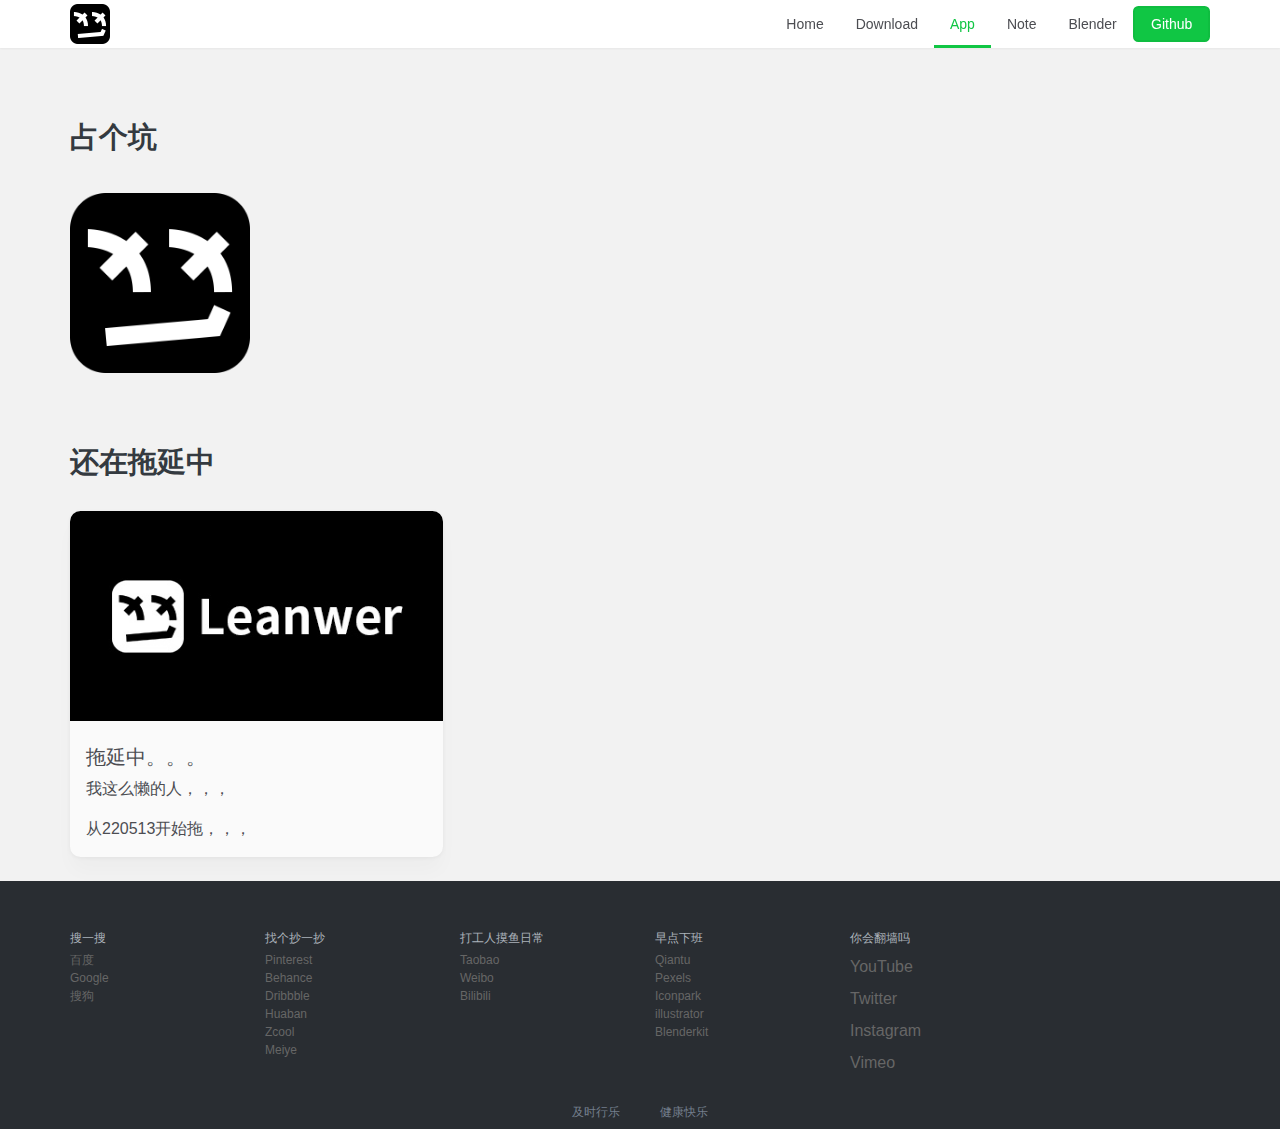
==== app.html @ 9f2a59d6 "Update app.html" ====
<!DOCTYPE html>
<!-- 注意有没引用CSS文件 -->
<html lang="en" xmlns="http://www.w3.org/1999/xhtml" class="hb-loaded"><head><meta http-equiv="Content-Type" content="text/html; charset=UTF-8">
		<title>App</title>
		<link rel="stylesheet" href="./css/style.css" type="text/css" media="screen">
		<link rel="stylesheet" href="css/css01.css">
		<meta name="robots" content="max-image-preview:large">
		<link rel="dns-prefetch" href="https://s.w.org/">
		<script async="" src="./css/analytics.js"></script><script type="text/javascript"></script>
		<script src="./css/wp-emoji-release.min.js" type="text/javascript" defer=""></script>
		<link rel="stylesheet" id="wp-block-library-css" href="./css/style.min.css" type="text/css" media="all">
		<link rel="stylesheet" id="wp-show-posts-css" href="./css/wp-show-posts-min.css" type="text/css" media="all">
</head>

	
<body class="ps-demo-files has-header" huaban_collector_injected="true">
<div id="isolated"></div>
<div class="container-main">
	<nav class="navbar navbar-expand-md navbar-primary navbar-shown" role="navigation">
	<div class="container">

<!-- 这里改logo -->
		<a class="navbar-logo-blender" href="https://github.com/leanwer/"> 
			<img src="./img/logo.png" >
			</a>

<!-- 添加移动端的按钮 -->
		<button class="navbar-mobile-toggler js-show-toggle" data-toggle-menu-id="navbar-mobile">
				<span class="sr-only">Toggle navigation</span>
				<span class="navbar-toggler-icon"><i class="i-menu"></i></span>
		</button>

<!-- 这里改导航 -->
<ul class="navbar-nav">
<li class="nav-item ">
		<a href="index.html" class="nav-link">Home</a>
</li>
<li class="nav-item">
		<a href="download.html" class="nav-link">Download</a>
</li>
<li class="nav-item active">
		<a href="app.html" class="nav-link">App</a>
</li>
<li class="nav-item ">
		<a href="note.html" class="nav-link">Note</a>
</li>

<li class="nav-item">
		<a href="blender.html" class="nav-link">Blender</a>
</li>
<li class="nav-item ">
		<a href="https://github.com/leanwer/web" class="nav-link" target="_blank">Github</a>
</li>
</ul>
			</div>
		</nav>


<!-- 移动端的导航 -->
<nav id="navbar-mobile" class="navbar-mobile">
	<ul class="navbar-nav">
		<li class="nav-item">
				<a href="index.html" class="nav-link">Home</a>
		</li>
		<li class="nav-item">
				<a href="download.html" class="nav-link">Download</a>
		</li>
		<li class="nav-item  active">
				<a href="app.html" class="nav-link">App</a>
		</li>
		<li class="nav-item ">
				<a href="note.html" class="nav-link">Note</a>
		</li>
		
		<li class="nav-item">
				<a href="blender.html" class="nav-link">Blender</a>
		</li>
		<li class="nav-item ">
				<a href="https://github.com/leanwer/web" class="nav-link" target="_blank">Github</a>
		</li>
		</ul>
  		</nav>


		  



<!-- 版式01 -->	
	<div class="container py-4">
		<!-- 标题 -->	
		<a class="d-block pt-5 pb-4 text-dark">
				<h2>占个坑</h2>
			</a>
		
	<!-- card-6更改数字，可以更改每行显示的数量-->	
	<div class="cards-list cards-6 ">
		<!-- 图片和链接放在这里》〉》〉》 -->
		<!-- 图片和链接放在这里》〉》〉》 -->
		<!-- 图片和链接放在这里》〉》〉》 -->

		<div class="you02"><a href="https://macwk.com/" target="_blank"><img src="img/logo400.png" ></a></div>



		<!--《〈《〈《〈《图片和链接放在这里 -->
		<!--《〈《〈《〈《图片和链接放在这里 -->
		<!--《〈《〈《〈《图片和链接放在这里 -->
		
	</div> 
	</div>



<!-- 版式02 -->
<div class="container py-4">
	<!-- 标题 -->	
	<a class="d-block pt-2 pb-4 text-dark">
			<h2>还在拖延中</h2>
		</a><!-- card-3更改数字，可以更改每行显示的数量-->	
	<div class="cards-list cards-3 ">
	<!-- 图片和链接放在这里》〉》〉》-->
	<!-- 图片和链接放在这里》〉》〉》-->
	<!-- 图片和链接放在这里》〉》〉》-->
		
	<!-- 网址链接 -->
	<div class="cards-list-item-outer">
		<div class="cards-list-item-inner">
				<a href="https://www.thosefree.com/" target="_blank" class="cards-list-item-thumbnail">
				<img src="./img/Leanwer.jpg"></a>	
		<div class="cards-list-item-info">
				<a class="cards-list-item-title">拖延中。。。</a>
				<span class="cards-list-item-excerpt">
										<p><a >我这么懒的人，，，</a></p>
								<p>从220513开始拖，，，</p>
				</span>
		</div>
		</div>
	</div>


	
	

	<!--《〈《〈《〈《图片和链接放在这里 -->
	<!--《〈《〈《〈《图片和链接放在这里 -->
	<!--《〈《〈《〈《图片和链接放在这里 -->
	
	</div> 
	</div>




<!-- 下面这个div不要动 -->
</div> 

<!-- 底部文字菜单 -->
<div class="footer-navigation pt-5">
	<div class="container">
		<div class="row">



			<div class="col-6 col-md-2">
				<div class="sitemap-title">搜一搜</div>
				<ul>
					<li><a href="https://www.baidu.com/" target="_blank">百度</a></li>
					<li><a href="https://www.google.com/" target="_blank">Google</a></li>
					<li><a href="这https://www.sogou.com/" target="_blank">搜狗</a></li>				
				</ul>
			</div>
		

			<div class="col-6 col-md-2">
				<div class="sitemap-title">找个抄一抄</div>
				<ul>
					<li><a href="https://www.pinterest.com/" target="_blank">Pinterest</a></li>
					<li><a href="https://www.behance.net/" target="_blank">Behance</a></li>
					<li><a href="https://dribbble.com/" target="_blank">Dribbble</a></li>
					<li><a href="https://huaban.com/" target="_blank">Huaban</a></li>
					<li><a href="https://www.zcool.com.cn/" target="_blank">Zcool</a></li>	
					<li><a href="https://www.meiye.art/inspiration" target="_blank">Meiye</a></li>				
				</ul>
			</div>





			<div class="col-6 col-md-2">
				<div class="sitemap-title">打工人摸鱼日常</div>
				<ul>
					<li><a href="https://www.taobao.com/" target="_blank">Taobao</a></li>
					<li><a href="https://weibo.com/" target="_blank">Weibo</a></li>
					<li><a href="https://www.bilibili.com/" target="_blank">Bilibili</a></li>					
				</ul>
			</div>



			<div class="col-6 col-md-2">
				<div class="sitemap-title">早点下班</div>
				<ul>
					<li><a href="https://www.58pic.com/" target="_blank">Qiantu</a></li>
					<li><a href="https://www.pexels.com/" target="_blank">Pexels</a></li>
					<li><a href="https://iconpark.oceanengine.com/" target="_blank">Iconpark</a></li>
					<li><a href="https://illustrationkit.com/illustrations" target="_blank">illustrator</a></li>
					<li><a href="https://www.blenderkit.com/asset-gallery" target="_blank">Blenderkit</a></li>					
				</ul>
			</div>



				
		<div class="col-6 col-md-3 sitemap-title"><a>你会翻墙吗</a>
			<ul class="social-icons">
				<li><a href="https://www.youtube.com/"  target="_blank">YouTube</a></li>
				<li><a href="http://www.twitter.com/" target="_blank">Twitter</a></li>
				<li><a href="https://www.instagram.com/" target="_blank" >Instagram</a></li>
				<li><a href="https://vimeo.com/"  target="_blank">Vimeo</a></li>
			</ul>
		</div></div></div></div>
			
	<footer class="footer-note">及时行乐 <i class="i-heart"></i> 
	
	<span>健康快乐</span>


<!-- 回到顶部的按钮 -->

<div id="hop" title="Be awesome in space">
	<svg xmlns="http://www.w3.org/2000/svg" viewBox="0 0 448 512">
		<path d="M240.971 130.524l194.343 194.343c9.373 9.373 9.373 24.569 0 33.941l-22.667 22.667c-9.357 9.357-24.522 9.375-33.901.04L224 227.495 69.255 381.516c-9.379 9.335-24.544 9.317-33.901-.04l-22.667-22.667c-9.373-9.373-9.373-24.569 0-33.941L207.03 130.525c9.372-9.373 24.568-9.373 33.941-.001z">

		</path>
		</svg>
		</div>
		<script>let hop = document.getElementById("hop");
		hop.onclick = function(e){ window.scrollTo(0, 0);}
		window.addEventListener("scroll", function(){if(window.pageYOffset > 250){document.body.classList.add("is-scrolled")}else{document.body.classList.remove("is-scrolled")}});

/* Simple dropdown toggle. */
(function() {
	let dropdowns = document.querySelectorAll('.dropdown-toggle, .js-show-toggle');

	function dropdownToggle() {

		let dropdownToggleBtn = this;
		let dropdownMenuName;
		let dropdownMenuItem;

		if (dropdownToggleBtn.hasAttribute('data-toggle-menu-id')) {
			dropdownMenuName = dropdownToggleBtn.getAttribute('data-toggle-menu-id');
			dropdownMenuItem = document.getElementById(dropdownMenuName);
		} else {
			dropdownMenuItem = dropdownToggleBtn.nextElementSibling;
		}

		if (!dropdownMenuItem) {
			return;
		}

		dropdownToggleBtn.classList.toggle('active');
		dropdownMenuItem.classList.toggle('show');
	}

	for (var i = 0; i < dropdowns.length; i++) {
		dropdowns[i].addEventListener('click', dropdownToggle, false);
	}

	document.onclick = function(e){
		if(e.target.id != 'navbar-global-apps-button' && !e.target.classList.contains('dropdown-toggle, js-show-toggle')){
			let dropdowns = document.querySelectorAll('.dropdown-menu, .dropdown-toggle, .js-show-toggle');

			for (var i = 0; i < dropdowns.length; i++) {
				dropdowns[i].classList.remove('show', 'active');
			}
		}
	};
})();</script></footer>	<script src="./css/tutti.min.js"></script>


<style>.wp-container-1 .alignleft { float: left; margin-right: 2em; }.wp-container-1 .alignright { float: right; margin-left: 2em; }</style>
<script>
(function(i,s,o,g,r,a,m){i['GoogleAnalyticsObject']=r;i[r]=i[r]||function(){
(i[r].q=i[r].q||[]).push(arguments)},i[r].l=1*new Date();a=s.createElement(o),
m=s.getElementsByTagName(o)[0];a.async=1;a.src=g;m.parentNode.insertBefore(a,m)
})(window,document,'script','//www.google-analytics.com/analytics.js','ga');

ga('create', 'UA-1418081-1', 'blender.org');
ga('require', 'displayfeatures');
ga('send', 'pageview');
</script>


		



<!--
Performance optimized by W3 Total Cache. Learn more: https://www.boldgrid.com/w3-total-cache/

Object Caching 32/457 objects using memcache
Page Caching using memcache 
Database Caching 5/173 queries in 0.057 seconds using memcache

Served from: www.blender.org @ 2022-05-10 18:24:55 by W3 Total Cache
-->
---- css/css01.css ----
a:link {
	text-decoration: none;
	color:#666;
}

a:visited {
	text-decoration: none;
	color:#666;
}

a:hover {
	text-decoration: none;
	color:#aaa;
}

a:active {
	text-decoration: none;
	color:#666;
}

img021{
	margin: 10px 0 10px 0;
}

.wrap {
	background-color: #FFFFFF;
	margin: 0 auto;
	width: 1200px;
	overflow: hidden;
	position: relative;
	line-height: 160%;
	font-size: 18px;
	font-family: "微软雅黑";
	text-align: left;
	border-radius: 10px;
	border-top-width: 0px;
	border-right-width: 0px;
	border-bottom-width: 0px;
	border-left-width: 0px;
	border-top-style: none;
	border-right-style: none;
	border-bottom-style: none;
	border-left-style: none;
}

.wrap h1{
    font-family: "微软雅黑";
    font-size: 36px;
    color: #222;
    font-weight: bold;
    line-height: 8px;
}

.wrap h1 a{
	font-family: "微软雅黑";
	font-size: 36px;
	line-height: 8px;
	color: #222;
}

.ziti01 {
	font-size: 18px;
	font-family: "微软雅黑";
	text-align: left;
}

.zuo01 {
	overflow: hidden;
	position: relative;
	font-size: 16px;
	width: 280px;
	height: 280px;
	float: left;
	padding-left: 10px;
	margin-top: 16px;
	margin-right: 0px;
	margin-bottom: 16px;
	margin-left: 16px;
	color: #666;
	padding-right: 20px;
}

.tou {
    border-radius: 50%;
	overflow: hidden;
	position: relative;
	width: 100px;
	height: 100px;
	float: left;
	margin-top: 0px;
	margin-right: 9px;
	margin-bottom: 0px;
	margin-left: 0px;
	background-color: #CCC;
}

.tou img{

	width:100px;
	height:100px;
}

.you01 {

	background-image: none;
	width: 280px;
	height: 280px;
	float: left;
	text-align: left;
	margin-top: 16px;
	margin-right: 0px;
	margin-bottom: 16px;
	margin-left: 16px;
	background-color: #FFF;
}

.you01 img{
	border-radius:12px; -webkit-border-radius:12px; -moz-border-radius:12px;
	width:280px;
	height:280px;
}

.you01 img:hover{
	opacity:0.6;
}

.zuo02 {
	background-image: none;
	width: 180px;
	height: 180px;
	float: left;
	text-align: left;
	margin-top: 17px;
	margin-right: 17px;
	margin-bottom: 17px;
	margin-left: 17px;
	background-color: #FFF;
}

.zuo02 img{
	border-radius:12px; -webkit-border-radius:12px; -moz-border-radius:12px;
	width:180px;
	height:180px;
}

.zuo02 img:hover{
	opacity:0.6;
}


.you02 {

	background-image: none;
	width: 180px;
	height: 180px;
	float: left;
	text-align: left;
	margin-top: 6px;
	margin-right: 16px;
	margin-bottom: 16px;
	margin-left: 0px;
	background-color: transparent;
}

.you02 img{
	border-radius: 16px;
	width:180px;
	height:180px;
}

.you02 img:hover{
	opacity:0.6;
}


.juzhong {
	text-align: center;
}

.ziti02 {
	font-family: "微软雅黑";
	font-size: 16px;
}

.ziti03 {
	font-family: "微软雅黑";
	font-size: 20px;
	font-weight: bold;
}
---- css/style.min.css ----
@charset "UTF-8";.wp-block-archives-dropdown label{display:block}.wp-block-audio{margin:0 0 1em}.wp-block-audio figcaption{margin-top:.5em;margin-bottom:1em}.wp-block-audio audio{width:100%;min-width:300px}.wp-block-button__link{color:#fff;background-color:#32373c;border-radius:9999px;box-shadow:none;cursor:pointer;display:inline-block;font-size:1.125em;padding:calc(.667em + 2px) calc(1.333em + 2px);text-align:center;text-decoration:none;word-break:break-word;box-sizing:border-box}.wp-block-button__link:active,.wp-block-button__link:focus,.wp-block-button__link:hover,.wp-block-button__link:visited{color:#fff}.wp-block-button__link.aligncenter{text-align:center}.wp-block-button__link.alignright{text-align:right}.wp-block-buttons>.wp-block-button.has-custom-width{max-width:none}.wp-block-buttons>.wp-block-button.has-custom-width .wp-block-button__link{width:100%}.wp-block-buttons>.wp-block-button.has-custom-font-size .wp-block-button__link{font-size:inherit}.wp-block-buttons>.wp-block-button.wp-block-button__width-25{width:calc(25% - var(--wp--style--block-gap, .5em)*0.75)}.wp-block-buttons>.wp-block-button.wp-block-button__width-50{width:calc(50% - var(--wp--style--block-gap, .5em)*0.5)}.wp-block-buttons>.wp-block-button.wp-block-button__width-75{width:calc(75% - var(--wp--style--block-gap, .5em)*0.25)}.wp-block-buttons>.wp-block-button.wp-block-button__width-100{width:100%;flex-basis:100%}.wp-block-buttons.is-vertical>.wp-block-button.wp-block-button__width-25{width:25%}.wp-block-buttons.is-vertical>.wp-block-button.wp-block-button__width-50{width:50%}.wp-block-buttons.is-vertical>.wp-block-button.wp-block-button__width-75{width:75%}.wp-block-button.is-style-squared,.wp-block-button__link.wp-block-button.is-style-squared{border-radius:0}.wp-block-button.no-border-radius,.wp-block-button__link.no-border-radius{border-radius:0!important}.is-style-outline>:where(.wp-block-button__link),:where(.wp-block-button__link).is-style-outline{border:2px solid;padding:.667em 1.333em}.is-style-outline>.wp-block-button__link:not(.has-text-color),.wp-block-button__link.is-style-outline:not(.has-text-color){color:currentColor}.is-style-outline>.wp-block-button__link:not(.has-background),.wp-block-button__link.is-style-outline:not(.has-background){background-color:transparent}.wp-block-buttons.is-vertical{flex-direction:column}.wp-block-buttons.is-vertical>.wp-block-button:last-child{margin-bottom:0}.wp-block-buttons>.wp-block-button{display:inline-block;margin:0}.wp-block-buttons.is-content-justification-left{justify-content:flex-start}.wp-block-buttons.is-content-justification-left.is-vertical{align-items:flex-start}.wp-block-buttons.is-content-justification-center{justify-content:center}.wp-block-buttons.is-content-justification-center.is-vertical{align-items:center}.wp-block-buttons.is-content-justification-right{justify-content:flex-end}.wp-block-buttons.is-content-justification-right.is-vertical{align-items:flex-end}.wp-block-buttons.is-content-justification-space-between{justify-content:space-between}.wp-block-buttons.aligncenter{text-align:center}.wp-block-buttons:not(.is-content-justification-space-between,.is-content-justification-right,.is-content-justification-left,.is-content-justification-center) .wp-block-button.aligncenter{margin-left:auto;margin-right:auto;width:100%}.wp-block-button.aligncenter,.wp-block-calendar{text-align:center}.wp-block-calendar tbody td,.wp-block-calendar th{padding:.25em;border:1px solid #ddd}.wp-block-calendar tfoot td{border:none}.wp-block-calendar table{width:100%;border-collapse:collapse}.wp-block-calendar table th{font-weight:400;background:#ddd}.wp-block-calendar a{text-decoration:underline}.wp-block-calendar table caption,.wp-block-calendar table tbody{color:#40464d}.wp-block-categories.alignleft{margin-right:2em}.wp-block-categories.alignright{margin-left:2em}.wp-block-code code{display:block;white-space:pre-wrap;overflow-wrap:break-word}.wp-block-columns{display:flex;margin-bottom:1.75em;box-sizing:border-box;flex-wrap:wrap}@media (min-width:782px){.wp-block-columns{flex-wrap:nowrap}}.wp-block-columns:where(.has-background){padding:1.25em 2.375em}.wp-block-columns.are-vertically-aligned-top{align-items:flex-start}.wp-block-columns.are-vertically-aligned-center{align-items:center}.wp-block-columns.are-vertically-aligned-bottom{align-items:flex-end}@media (max-width:599px){.wp-block-columns:not(.is-not-stacked-on-mobile)>.wp-block-column{flex-basis:100%!important}}@media (min-width:600px) and (max-width:781px){.wp-block-columns:not(.is-not-stacked-on-mobile)>.wp-block-column:not(:only-child){flex-basis:calc(50% - var(--wp--style--block-gap, 2em)/2)!important;flex-grow:0}.wp-block-columns:not(.is-not-stacked-on-mobile)>.wp-block-column:nth-child(2n){margin-left:var(--wp--style--block-gap,2em)}}@media (min-width:782px){.wp-block-columns:not(.is-not-stacked-on-mobile)>.wp-block-column{flex-basis:0;flex-grow:1}.wp-block-columns:not(.is-not-stacked-on-mobile)>.wp-block-column[style*=flex-basis]{flex-grow:0}.wp-block-columns:not(.is-not-stacked-on-mobile)>.wp-block-column:not(:first-child){margin-left:var(--wp--style--block-gap,2em)}}.wp-block-columns.is-not-stacked-on-mobile{flex-wrap:nowrap}.wp-block-columns.is-not-stacked-on-mobile>.wp-block-column{flex-basis:0;flex-grow:1}.wp-block-columns.is-not-stacked-on-mobile>.wp-block-column[style*=flex-basis]{flex-grow:0}.wp-block-columns.is-not-stacked-on-mobile>.wp-block-column:not(:first-child){margin-left:var(--wp--style--block-gap,2em)}.wp-block-column{flex-grow:1;min-width:0;word-break:break-word;overflow-wrap:break-word}.wp-block-column.is-vertically-aligned-top{align-self:flex-start}.wp-block-column.is-vertically-aligned-center{align-self:center}.wp-block-column.is-vertically-aligned-bottom{align-self:flex-end}.wp-block-column.is-vertically-aligned-bottom,.wp-block-column.is-vertically-aligned-center,.wp-block-column.is-vertically-aligned-top{width:100%}.wp-block-cover,.wp-block-cover-image{position:relative;background-size:cover;background-position:50%;min-height:430px;width:100%;display:flex;justify-content:center;align-items:center;padding:1em;box-sizing:border-box}.wp-block-cover-image.has-parallax,.wp-block-cover.has-parallax{background-attachment:fixed}@supports (-webkit-overflow-scrolling:touch){.wp-block-cover-image.has-parallax,.wp-block-cover.has-parallax{background-attachment:scroll}}@media (prefers-reduced-motion:reduce){.wp-block-cover-image.has-parallax,.wp-block-cover.has-parallax{background-attachment:scroll}}.wp-block-cover-image.is-repeated,.wp-block-cover.is-repeated{background-repeat:repeat;background-size:auto}.wp-block-cover-image.has-background-dim:not([class*=-background-color]),.wp-block-cover-image .has-background-dim:not([class*=-background-color]),.wp-block-cover.has-background-dim:not([class*=-background-color]),.wp-block-cover .has-background-dim:not([class*=-background-color]){background-color:#000}.wp-block-cover-image .has-background-dim.has-background-gradient,.wp-block-cover .has-background-dim.has-background-gradient{background-color:transparent}.wp-block-cover-image.has-background-dim:before,.wp-block-cover.has-background-dim:before{content:"";background-color:inherit}.wp-block-cover-image.has-background-dim:not(.has-background-gradient):before,.wp-block-cover-image .wp-block-cover__background,.wp-block-cover-image .wp-block-cover__gradient-background,.wp-block-cover.has-background-dim:not(.has-background-gradient):before,.wp-block-cover .wp-block-cover__background,.wp-block-cover .wp-block-cover__gradient-background{position:absolute;top:0;left:0;bottom:0;right:0;z-index:1;opacity:.5}.wp-block-cover-image.has-background-dim.has-background-dim-10 .wp-block-cover__gradient-background,.wp-block-cover-image.has-background-dim.has-background-dim-10:not(.has-background-gradient):before,.wp-block-cover.has-background-dim.has-background-dim-10 .wp-block-cover__gradient-background,.wp-block-cover.has-background-dim.has-background-dim-10:not(.has-background-gradient):before{opacity:.1}.wp-block-cover-image.has-background-dim.has-background-dim-20 .wp-block-cover__gradient-background,.wp-block-cover-image.has-background-dim.has-background-dim-20:not(.has-background-gradient):before,.wp-block-cover.has-background-dim.has-background-dim-20 .wp-block-cover__gradient-background,.wp-block-cover.has-background-dim.has-background-dim-20:not(.has-background-gradient):before{opacity:.2}.wp-block-cover-image.has-background-dim.has-background-dim-30 .wp-block-cover__gradient-background,.wp-block-cover-image.has-background-dim.has-background-dim-30:not(.has-background-gradient):before,.wp-block-cover.has-background-dim.has-background-dim-30 .wp-block-cover__gradient-background,.wp-block-cover.has-background-dim.has-background-dim-30:not(.has-background-gradient):before{opacity:.3}.wp-block-cover-image.has-background-dim.has-background-dim-40 .wp-block-cover__gradient-background,.wp-block-cover-image.has-background-dim.has-background-dim-40:not(.has-background-gradient):before,.wp-block-cover.has-background-dim.has-background-dim-40 .wp-block-cover__gradient-background,.wp-block-cover.has-background-dim.has-background-dim-40:not(.has-background-gradient):before{opacity:.4}.wp-block-cover-image.has-background-dim.has-background-dim-50 .wp-block-cover__gradient-background,.wp-block-cover-image.has-background-dim.has-background-dim-50:not(.has-background-gradient):before,.wp-block-cover.has-background-dim.has-background-dim-50 .wp-block-cover__gradient-background,.wp-block-cover.has-background-dim.has-background-dim-50:not(.has-background-gradient):before{opacity:.5}.wp-block-cover-image.has-background-dim.has-background-dim-60 .wp-block-cover__gradient-background,.wp-block-cover-image.has-background-dim.has-background-dim-60:not(.has-background-gradient):before,.wp-block-cover.has-background-dim.has-background-dim-60 .wp-block-cover__gradient-background,.wp-block-cover.has-background-dim.has-background-dim-60:not(.has-background-gradient):before{opacity:.6}.wp-block-cover-image.has-background-dim.has-background-dim-70 .wp-block-cover__gradient-background,.wp-block-cover-image.has-background-dim.has-background-dim-70:not(.has-background-gradient):before,.wp-block-cover.has-background-dim.has-background-dim-70 .wp-block-cover__gradient-background,.wp-block-cover.has-background-dim.has-background-dim-70:not(.has-background-gradient):before{opacity:.7}.wp-block-cover-image.has-background-dim.has-background-dim-80 .wp-block-cover__gradient-background,.wp-block-cover-image.has-background-dim.has-background-dim-80:not(.has-background-gradient):before,.wp-block-cover.has-background-dim.has-background-dim-80 .wp-block-cover__gradient-background,.wp-block-cover.has-background-dim.has-background-dim-80:not(.has-background-gradient):before{opacity:.8}.wp-block-cover-image.has-background-dim.has-background-dim-90 .wp-block-cover__gradient-background,.wp-block-cover-image.has-background-dim.has-background-dim-90:not(.has-background-gradient):before,.wp-block-cover.has-background-dim.has-background-dim-90 .wp-block-cover__gradient-background,.wp-block-cover.has-background-dim.has-background-dim-90:not(.has-background-gradient):before{opacity:.9}.wp-block-cover-image.has-background-dim.has-background-dim-100 .wp-block-cover__gradient-background,.wp-block-cover-image.has-background-dim.has-background-dim-100:not(.has-background-gradient):before,.wp-block-cover.has-background-dim.has-background-dim-100 .wp-block-cover__gradient-background,.wp-block-cover.has-background-dim.has-background-dim-100:not(.has-background-gradient):before{opacity:1}.wp-block-cover-image .wp-block-cover__gradient-background.has-background-dim.has-background-dim-0,.wp-block-cover .wp-block-cover__gradient-background.has-background-dim.has-background-dim-0{opacity:0}.wp-block-cover-image .wp-block-cover__gradient-background.has-background-dim.has-background-dim-10,.wp-block-cover .wp-block-cover__gradient-background.has-background-dim.has-background-dim-10{opacity:.1}.wp-block-cover-image .wp-block-cover__gradient-background.has-background-dim.has-background-dim-20,.wp-block-cover .wp-block-cover__gradient-background.has-background-dim.has-background-dim-20{opacity:.2}.wp-block-cover-image .wp-block-cover__gradient-background.has-background-dim.has-background-dim-30,.wp-block-cover .wp-block-cover__gradient-background.has-background-dim.has-background-dim-30{opacity:.3}.wp-block-cover-image .wp-block-cover__gradient-background.has-background-dim.has-background-dim-40,.wp-block-cover .wp-block-cover__gradient-background.has-background-dim.has-background-dim-40{opacity:.4}.wp-block-cover-image .wp-block-cover__gradient-background.has-background-dim.has-background-dim-50,.wp-block-cover .wp-block-cover__gradient-background.has-background-dim.has-background-dim-50{opacity:.5}.wp-block-cover-image .wp-block-cover__gradient-background.has-background-dim.has-background-dim-60,.wp-block-cover .wp-block-cover__gradient-background.has-background-dim.has-background-dim-60{opacity:.6}.wp-block-cover-image .wp-block-cover__gradient-background.has-background-dim.has-background-dim-70,.wp-block-cover .wp-block-cover__gradient-background.has-background-dim.has-background-dim-70{opacity:.7}.wp-block-cover-image .wp-block-cover__gradient-background.has-background-dim.has-background-dim-80,.wp-block-cover .wp-block-cover__gradient-background.has-background-dim.has-background-dim-80{opacity:.8}.wp-block-cover-image .wp-block-cover__gradient-background.has-background-dim.has-background-dim-90,.wp-block-cover .wp-block-cover__gradient-background.has-background-dim.has-background-dim-90{opacity:.9}.wp-block-cover-image .wp-block-cover__gradient-background.has-background-dim.has-background-dim-100,.wp-block-cover .wp-block-cover__gradient-background.has-background-dim.has-background-dim-100{opacity:1}.wp-block-cover-image.alignleft,.wp-block-cover-image.alignright,.wp-block-cover.alignleft,.wp-block-cover.alignright{max-width:420px;width:100%}.wp-block-cover-image:after,.wp-block-cover:after{display:block;content:"";font-size:0;min-height:inherit}@supports (position:sticky){.wp-block-cover-image:after,.wp-block-cover:after{content:none}}.wp-block-cover-image.aligncenter,.wp-block-cover-image.alignleft,.wp-block-cover-image.alignright,.wp-block-cover.aligncenter,.wp-block-cover.alignleft,.wp-block-cover.alignright{display:flex}.wp-block-cover-image .wp-block-cover__inner-container,.wp-block-cover .wp-block-cover__inner-container{width:100%;z-index:1;color:#fff}.wp-block-cover-image.is-light .wp-block-cover__inner-container,.wp-block-cover.is-light .wp-block-cover__inner-container{color:#000}.wp-block-cover-image h1:not(.has-text-color),.wp-block-cover-image h2:not(.has-text-color),.wp-block-cover-image h3:not(.has-text-color),.wp-block-cover-image h4:not(.has-text-color),.wp-block-cover-image h5:not(.has-text-color),.wp-block-cover-image h6:not(.has-text-color),.wp-block-cover-image p:not(.has-text-color),.wp-block-cover h1:not(.has-text-color),.wp-block-cover h2:not(.has-text-color),.wp-block-cover h3:not(.has-text-color),.wp-block-cover h4:not(.has-text-color),.wp-block-cover h5:not(.has-text-color),.wp-block-cover h6:not(.has-text-color),.wp-block-cover p:not(.has-text-color){color:inherit}.wp-block-cover-image.is-position-top-left,.wp-block-cover.is-position-top-left{align-items:flex-start;justify-content:flex-start}.wp-block-cover-image.is-position-top-center,.wp-block-cover.is-position-top-center{align-items:flex-start;justify-content:center}.wp-block-cover-image.is-position-top-right,.wp-block-cover.is-position-top-right{align-items:flex-start;justify-content:flex-end}.wp-block-cover-image.is-position-center-left,.wp-block-cover.is-position-center-left{align-items:center;justify-content:flex-start}.wp-block-cover-image.is-position-center-center,.wp-block-cover.is-position-center-center{align-items:center;justify-content:center}.wp-block-cover-image.is-position-center-right,.wp-block-cover.is-position-center-right{align-items:center;justify-content:flex-end}.wp-block-cover-image.is-position-bottom-left,.wp-block-cover.is-position-bottom-left{align-items:flex-end;justify-content:flex-start}.wp-block-cover-image.is-position-bottom-center,.wp-block-cover.is-position-bottom-center{align-items:flex-end;justify-content:center}.wp-block-cover-image.is-position-bottom-right,.wp-block-cover.is-position-bottom-right{align-items:flex-end;justify-content:flex-end}.wp-block-cover-image.has-custom-content-position.has-custom-content-position .wp-block-cover__inner-container,.wp-block-cover.has-custom-content-position.has-custom-content-position .wp-block-cover__inner-container{margin:0;width:auto}.wp-block-cover-image img.wp-block-cover__image-background,.wp-block-cover-image video.wp-block-cover__video-background,.wp-block-cover img.wp-block-cover__image-background,.wp-block-cover video.wp-block-cover__video-background{position:absolute;top:0;left:0;right:0;bottom:0;margin:0;padding:0;width:100%;height:100%;max-width:none;max-height:none;-o-object-fit:cover;object-fit:cover;outline:none;border:none;box-shadow:none}.wp-block-cover__image-background,.wp-block-cover__video-background{z-index:0}.wp-block-cover-image-text,.wp-block-cover-image-text a,.wp-block-cover-image-text a:active,.wp-block-cover-image-text a:focus,.wp-block-cover-image-text a:hover,.wp-block-cover-text,.wp-block-cover-text a,.wp-block-cover-text a:active,.wp-block-cover-text a:focus,.wp-block-cover-text a:hover,section.wp-block-cover-image h2,section.wp-block-cover-image h2 a,section.wp-block-cover-image h2 a:active,section.wp-block-cover-image h2 a:focus,section.wp-block-cover-image h2 a:hover{color:#fff}.wp-block-cover-image .wp-block-cover.has-left-content{justify-content:flex-start}.wp-block-cover-image .wp-block-cover.has-right-content{justify-content:flex-end}.wp-block-cover-image.has-left-content .wp-block-cover-image-text,.wp-block-cover.has-left-content .wp-block-cover-text,section.wp-block-cover-image.has-left-content>h2{margin-left:0;text-align:left}.wp-block-cover-image.has-right-content .wp-block-cover-image-text,.wp-block-cover.has-right-content .wp-block-cover-text,section.wp-block-cover-image.has-right-content>h2{margin-right:0;text-align:right}.wp-block-cover-image .wp-block-cover-image-text,.wp-block-cover .wp-block-cover-text,section.wp-block-cover-image>h2{font-size:2em;line-height:1.25;z-index:1;margin-bottom:0;max-width:840px;padding:.44em;text-align:center}.wp-block-embed.alignleft,.wp-block-embed.alignright,.wp-block[data-align=left]>[data-type="core/embed"],.wp-block[data-align=right]>[data-type="core/embed"]{max-width:360px;width:100%}.wp-block-embed.alignleft .wp-block-embed__wrapper,.wp-block-embed.alignright .wp-block-embed__wrapper,.wp-block[data-align=left]>[data-type="core/embed"] .wp-block-embed__wrapper,.wp-block[data-align=right]>[data-type="core/embed"] .wp-block-embed__wrapper{min-width:280px}.wp-block-cover .wp-block-embed{min-width:320px;min-height:240px}.wp-block-embed{margin:0 0 1em;overflow-wrap:break-word}.wp-block-embed figcaption{margin-top:.5em;margin-bottom:1em}.wp-block-embed iframe{max-width:100%}.wp-block-embed__wrapper{position:relative}.wp-embed-responsive .wp-has-aspect-ratio .wp-block-embed__wrapper:before{content:"";display:block;padding-top:50%}.wp-embed-responsive .wp-has-aspect-ratio iframe{position:absolute;top:0;right:0;bottom:0;left:0;height:100%;width:100%}.wp-embed-responsive .wp-embed-aspect-21-9 .wp-block-embed__wrapper:before{padding-top:42.85%}.wp-embed-responsive .wp-embed-aspect-18-9 .wp-block-embed__wrapper:before{padding-top:50%}.wp-embed-responsive .wp-embed-aspect-16-9 .wp-block-embed__wrapper:before{padding-top:56.25%}.wp-embed-responsive .wp-embed-aspect-4-3 .wp-block-embed__wrapper:before{padding-top:75%}.wp-embed-responsive .wp-embed-aspect-1-1 .wp-block-embed__wrapper:before{padding-top:100%}.wp-embed-responsive .wp-embed-aspect-9-16 .wp-block-embed__wrapper:before{padding-top:177.77%}.wp-embed-responsive .wp-embed-aspect-1-2 .wp-block-embed__wrapper:before{padding-top:200%}.wp-block-file{margin-bottom:1.5em}.wp-block-file.aligncenter{text-align:center}.wp-block-file.alignright{text-align:right}.wp-block-file .wp-block-file__embed{margin-bottom:1em}.wp-block-file .wp-block-file__button{background:#32373c;border-radius:2em;color:#fff;font-size:.8em;padding:.5em 1em}.wp-block-file a.wp-block-file__button{text-decoration:none}.wp-block-file a.wp-block-file__button:active,.wp-block-file a.wp-block-file__button:focus,.wp-block-file a.wp-block-file__button:hover,.wp-block-file a.wp-block-file__button:visited{box-shadow:none;color:#fff;opacity:.85;text-decoration:none}.wp-block-file *+.wp-block-file__button{margin-left:.75em}.blocks-gallery-grid,.wp-block-gallery{display:flex;flex-wrap:wrap;list-style-type:none;padding:0;margin:0}.blocks-gallery-grid .blocks-gallery-image,.blocks-gallery-grid .blocks-gallery-item,.wp-block-gallery .blocks-gallery-image,.wp-block-gallery .blocks-gallery-item{margin:0 1em 1em 0;display:flex;flex-grow:1;flex-direction:column;justify-content:center;position:relative;width:calc(50% - 1em)}.blocks-gallery-grid .blocks-gallery-image:nth-of-type(2n),.blocks-gallery-grid .blocks-gallery-item:nth-of-type(2n),.wp-block-gallery .blocks-gallery-image:nth-of-type(2n),.wp-block-gallery .blocks-gallery-item:nth-of-type(2n){margin-right:0}.blocks-gallery-grid .blocks-gallery-image figure,.blocks-gallery-grid .blocks-gallery-item figure,.wp-block-gallery .blocks-gallery-image figure,.wp-block-gallery .blocks-gallery-item figure{margin:0;height:100%;display:flex;align-items:flex-end;justify-content:flex-start}.blocks-gallery-grid .blocks-gallery-image img,.blocks-gallery-grid .blocks-gallery-item img,.wp-block-gallery .blocks-gallery-image img,.wp-block-gallery .blocks-gallery-item img{display:block;max-width:100%;height:auto;width:auto}.blocks-gallery-grid .blocks-gallery-image figcaption,.blocks-gallery-grid .blocks-gallery-item figcaption,.wp-block-gallery .blocks-gallery-image figcaption,.wp-block-gallery .blocks-gallery-item figcaption{position:absolute;bottom:0;width:100%;max-height:100%;overflow:auto;padding:3em .77em .7em;color:#fff;text-align:center;font-size:.8em;background:linear-gradient(0deg,rgba(0,0,0,.7),rgba(0,0,0,.3) 70%,transparent);box-sizing:border-box;margin:0;z-index:2}.blocks-gallery-grid .blocks-gallery-image figcaption img,.blocks-gallery-grid .blocks-gallery-item figcaption img,.wp-block-gallery .blocks-gallery-image figcaption img,.wp-block-gallery .blocks-gallery-item figcaption img{display:inline}.blocks-gallery-grid figcaption,.wp-block-gallery figcaption{flex-grow:1}.blocks-gallery-grid.is-cropped .blocks-gallery-image a,.blocks-gallery-grid.is-cropped .blocks-gallery-image img,.blocks-gallery-grid.is-cropped .blocks-gallery-item a,.blocks-gallery-grid.is-cropped .blocks-gallery-item img,.wp-block-gallery.is-cropped .blocks-gallery-image a,.wp-block-gallery.is-cropped .blocks-gallery-image img,.wp-block-gallery.is-cropped .blocks-gallery-item a,.wp-block-gallery.is-cropped .blocks-gallery-item img{width:100%;height:100%;flex:1;-o-object-fit:cover;object-fit:cover}.blocks-gallery-grid.columns-1 .blocks-gallery-image,.blocks-gallery-grid.columns-1 .blocks-gallery-item,.wp-block-gallery.columns-1 .blocks-gallery-image,.wp-block-gallery.columns-1 .blocks-gallery-item{width:100%;margin-right:0}@media (min-width:600px){.blocks-gallery-grid.columns-3 .blocks-gallery-image,.blocks-gallery-grid.columns-3 .blocks-gallery-item,.wp-block-gallery.columns-3 .blocks-gallery-image,.wp-block-gallery.columns-3 .blocks-gallery-item{width:calc(33.33333% - .66667em);margin-right:1em}.blocks-gallery-grid.columns-4 .blocks-gallery-image,.blocks-gallery-grid.columns-4 .blocks-gallery-item,.wp-block-gallery.columns-4 .blocks-gallery-image,.wp-block-gallery.columns-4 .blocks-gallery-item{width:calc(25% - .75em);margin-right:1em}.blocks-gallery-grid.columns-5 .blocks-gallery-image,.blocks-gallery-grid.columns-5 .blocks-gallery-item,.wp-block-gallery.columns-5 .blocks-gallery-image,.wp-block-gallery.columns-5 .blocks-gallery-item{width:calc(20% - .8em);margin-right:1em}.blocks-gallery-grid.columns-6 .blocks-gallery-image,.blocks-gallery-grid.columns-6 .blocks-gallery-item,.wp-block-gallery.columns-6 .blocks-gallery-image,.wp-block-gallery.columns-6 .blocks-gallery-item{width:calc(16.66667% - .83333em);margin-right:1em}.blocks-gallery-grid.columns-7 .blocks-gallery-image,.blocks-gallery-grid.columns-7 .blocks-gallery-item,.wp-block-gallery.columns-7 .blocks-gallery-image,.wp-block-gallery.columns-7 .blocks-gallery-item{width:calc(14.28571% - .85714em);margin-right:1em}.blocks-gallery-grid.columns-8 .blocks-gallery-image,.blocks-gallery-grid.columns-8 .blocks-gallery-item,.wp-block-gallery.columns-8 .blocks-gallery-image,.wp-block-gallery.columns-8 .blocks-gallery-item{width:calc(12.5% - .875em);margin-right:1em}.blocks-gallery-grid.columns-1 .blocks-gallery-image:nth-of-type(1n),.blocks-gallery-grid.columns-1 .blocks-gallery-item:nth-of-type(1n),.blocks-gallery-grid.columns-2 .blocks-gallery-image:nth-of-type(2n),.blocks-gallery-grid.columns-2 .blocks-gallery-item:nth-of-type(2n),.blocks-gallery-grid.columns-3 .blocks-gallery-image:nth-of-type(3n),.blocks-gallery-grid.columns-3 .blocks-gallery-item:nth-of-type(3n),.blocks-gallery-grid.columns-4 .blocks-gallery-image:nth-of-type(4n),.blocks-gallery-grid.columns-4 .blocks-gallery-item:nth-of-type(4n),.blocks-gallery-grid.columns-5 .blocks-gallery-image:nth-of-type(5n),.blocks-gallery-grid.columns-5 .blocks-gallery-item:nth-of-type(5n),.blocks-gallery-grid.columns-6 .blocks-gallery-image:nth-of-type(6n),.blocks-gallery-grid.columns-6 .blocks-gallery-item:nth-of-type(6n),.blocks-gallery-grid.columns-7 .blocks-gallery-image:nth-of-type(7n),.blocks-gallery-grid.columns-7 .blocks-gallery-item:nth-of-type(7n),.blocks-gallery-grid.columns-8 .blocks-gallery-image:nth-of-type(8n),.blocks-gallery-grid.columns-8 .blocks-gallery-item:nth-of-type(8n),.wp-block-gallery.columns-1 .blocks-gallery-image:nth-of-type(1n),.wp-block-gallery.columns-1 .blocks-gallery-item:nth-of-type(1n),.wp-block-gallery.columns-2 .blocks-gallery-image:nth-of-type(2n),.wp-block-gallery.columns-2 .blocks-gallery-item:nth-of-type(2n),.wp-block-gallery.columns-3 .blocks-gallery-image:nth-of-type(3n),.wp-block-gallery.columns-3 .blocks-gallery-item:nth-of-type(3n),.wp-block-gallery.columns-4 .blocks-gallery-image:nth-of-type(4n),.wp-block-gallery.columns-4 .blocks-gallery-item:nth-of-type(4n),.wp-block-gallery.columns-5 .blocks-gallery-image:nth-of-type(5n),.wp-block-gallery.columns-5 .blocks-gallery-item:nth-of-type(5n),.wp-block-gallery.columns-6 .blocks-gallery-image:nth-of-type(6n),.wp-block-gallery.columns-6 .blocks-gallery-item:nth-of-type(6n),.wp-block-gallery.columns-7 .blocks-gallery-image:nth-of-type(7n),.wp-block-gallery.columns-7 .blocks-gallery-item:nth-of-type(7n),.wp-block-gallery.columns-8 .blocks-gallery-image:nth-of-type(8n),.wp-block-gallery.columns-8 .blocks-gallery-item:nth-of-type(8n){margin-right:0}}.blocks-gallery-grid .blocks-gallery-image:last-child,.blocks-gallery-grid .blocks-gallery-item:last-child,.wp-block-gallery .blocks-gallery-image:last-child,.wp-block-gallery .blocks-gallery-item:last-child{margin-right:0}.blocks-gallery-grid.alignleft,.blocks-gallery-grid.alignright,.wp-block-gallery.alignleft,.wp-block-gallery.alignright{max-width:420px;width:100%}.blocks-gallery-grid.aligncenter .blocks-gallery-item figure,.wp-block-gallery.aligncenter .blocks-gallery-item figure{justify-content:center}.wp-block-gallery:not(.is-cropped) .blocks-gallery-item{align-self:flex-start}.wp-block-gallery.has-nested-images{display:flex;flex-wrap:wrap}.wp-block-gallery.has-nested-images figure.wp-block-image:not(#individual-image){margin:0 var(--gallery-block--gutter-size,16px) var(--gallery-block--gutter-size,16px) 0;width:calc(50% - var(--gallery-block--gutter-size, 16px)/2)}.wp-block-gallery.has-nested-images figure.wp-block-image:not(#individual-image):last-of-type:not(#individual-image),.wp-block-gallery.has-nested-images figure.wp-block-image:not(#individual-image):nth-of-type(2n){margin-right:0}.wp-block-gallery.has-nested-images figure.wp-block-image{display:flex;flex-grow:1;justify-content:center;position:relative;margin-top:auto;margin-bottom:auto;flex-direction:column;max-width:100%}.wp-block-gallery.has-nested-images figure.wp-block-image>a,.wp-block-gallery.has-nested-images figure.wp-block-image>div{margin:0;flex-direction:column;flex-grow:1}.wp-block-gallery.has-nested-images figure.wp-block-image img{display:block;height:auto;max-width:100%!important;width:auto}.wp-block-gallery.has-nested-images figure.wp-block-image figcaption{background:linear-gradient(0deg,rgba(0,0,0,.7),rgba(0,0,0,.3) 70%,transparent);bottom:0;color:#fff;font-size:13px;left:0;margin-bottom:0;max-height:60%;overflow:auto;padding:0 8px 8px;position:absolute;text-align:center;width:100%;box-sizing:border-box}.wp-block-gallery.has-nested-images figure.wp-block-image figcaption img{display:inline}.wp-block-gallery.has-nested-images figure.wp-block-image.is-style-rounded>a,.wp-block-gallery.has-nested-images figure.wp-block-image.is-style-rounded>div{flex:1 1 auto}.wp-block-gallery.has-nested-images figure.wp-block-image.is-style-rounded figcaption{flex:initial;background:none;color:inherit;margin:0;padding:10px 10px 9px;position:relative}.wp-block-gallery.has-nested-images figcaption{flex-grow:1;flex-basis:100%;text-align:center}.wp-block-gallery.has-nested-images:not(.is-cropped) figure.wp-block-image:not(#individual-image){margin-top:0;margin-bottom:auto}.wp-block-gallery.has-nested-images:not(.is-cropped) figure.wp-block-image:not(#individual-image) img{margin-bottom:var(--gallery-block--gutter-size,16px)}.wp-block-gallery.has-nested-images:not(.is-cropped) figure.wp-block-image:not(#individual-image) figcaption{bottom:var(--gallery-block--gutter-size,16px)}.wp-block-gallery.has-nested-images.is-cropped figure.wp-block-image:not(#individual-image){align-self:inherit}.wp-block-gallery.has-nested-images.is-cropped figure.wp-block-image:not(#individual-image)>a,.wp-block-gallery.has-nested-images.is-cropped figure.wp-block-image:not(#individual-image)>div:not(.components-drop-zone){display:flex}.wp-block-gallery.has-nested-images.is-cropped figure.wp-block-image:not(#individual-image) a,.wp-block-gallery.has-nested-images.is-cropped figure.wp-block-image:not(#individual-image) img{width:100%;flex:1 0 0%;height:100%;-o-object-fit:cover;object-fit:cover}.wp-block-gallery.has-nested-images.columns-1 figure.wp-block-image:not(#individual-image){margin-right:0;width:100%}@media (min-width:600px){.wp-block-gallery.has-nested-images.columns-3 figure.wp-block-image:not(#individual-image){margin-right:var(--gallery-block--gutter-size,16px);width:calc(33.33333% - var(--gallery-block--gutter-size, 16px)*0.66667)}.wp-block-gallery.has-nested-images.columns-3 figure.wp-block-image:not(#individual-image).is-dragging~figure.wp-block-image:not(#individual-image){margin-right:var(--gallery-block--gutter-size,16px)}.wp-block-gallery.has-nested-images.columns-4 figure.wp-block-image:not(#individual-image){margin-right:var(--gallery-block--gutter-size,16px);width:calc(25% - var(--gallery-block--gutter-size, 16px)*0.75)}.wp-block-gallery.has-nested-images.columns-4 figure.wp-block-image:not(#individual-image).is-dragging~figure.wp-block-image:not(#individual-image){margin-right:var(--gallery-block--gutter-size,16px)}.wp-block-gallery.has-nested-images.columns-5 figure.wp-block-image:not(#individual-image){margin-right:var(--gallery-block--gutter-size,16px);width:calc(20% - var(--gallery-block--gutter-size, 16px)*0.8)}.wp-block-gallery.has-nested-images.columns-5 figure.wp-block-image:not(#individual-image).is-dragging~figure.wp-block-image:not(#individual-image){margin-right:var(--gallery-block--gutter-size,16px)}.wp-block-gallery.has-nested-images.columns-6 figure.wp-block-image:not(#individual-image){margin-right:var(--gallery-block--gutter-size,16px);width:calc(16.66667% - var(--gallery-block--gutter-size, 16px)*0.83333)}.wp-block-gallery.has-nested-images.columns-6 figure.wp-block-image:not(#individual-image).is-dragging~figure.wp-block-image:not(#individual-image){margin-right:var(--gallery-block--gutter-size,16px)}.wp-block-gallery.has-nested-images.columns-7 figure.wp-block-image:not(#individual-image){margin-right:var(--gallery-block--gutter-size,16px);width:calc(14.28571% - var(--gallery-block--gutter-size, 16px)*0.85714)}.wp-block-gallery.has-nested-images.columns-7 figure.wp-block-image:not(#individual-image).is-dragging~figure.wp-block-image:not(#individual-image){margin-right:var(--gallery-block--gutter-size,16px)}.wp-block-gallery.has-nested-images.columns-8 figure.wp-block-image:not(#individual-image){margin-right:var(--gallery-block--gutter-size,16px);width:calc(12.5% - var(--gallery-block--gutter-size, 16px)*0.875)}.wp-block-gallery.has-nested-images.columns-8 figure.wp-block-image:not(#individual-image).is-dragging~figure.wp-block-image:not(#individual-image){margin-right:var(--gallery-block--gutter-size,16px)}.wp-block-gallery.has-nested-images.columns-1 figure.wp-block-image:not(#individual-image):nth-of-type(1n),.wp-block-gallery.has-nested-images.columns-2 figure.wp-block-image:not(#individual-image):nth-of-type(2n),.wp-block-gallery.has-nested-images.columns-3 figure.wp-block-image:not(#individual-image):nth-of-type(3n),.wp-block-gallery.has-nested-images.columns-4 figure.wp-block-image:not(#individual-image):nth-of-type(4n),.wp-block-gallery.has-nested-images.columns-5 figure.wp-block-image:not(#individual-image):nth-of-type(5n),.wp-block-gallery.has-nested-images.columns-6 figure.wp-block-image:not(#individual-image):nth-of-type(6n),.wp-block-gallery.has-nested-images.columns-7 figure.wp-block-image:not(#individual-image):nth-of-type(7n),.wp-block-gallery.has-nested-images.columns-8 figure.wp-block-image:not(#individual-image):nth-of-type(8n){margin-right:0}.wp-block-gallery.has-nested-images.columns-default figure.wp-block-image:not(#individual-image){margin-right:var(--gallery-block--gutter-size,16px);width:calc(33.33% - var(--gallery-block--gutter-size, 16px)*0.66667)}.wp-block-gallery.has-nested-images.columns-default figure.wp-block-image:not(#individual-image):nth-of-type(3n+3){margin-right:0}.wp-block-gallery.has-nested-images.columns-default figure.wp-block-image:not(#individual-image):first-child:nth-last-child(2),.wp-block-gallery.has-nested-images.columns-default figure.wp-block-image:not(#individual-image):first-child:nth-last-child(2)~figure.wp-block-image:not(#individual-image){width:calc(50% - var(--gallery-block--gutter-size, 16px)*0.5)}.wp-block-gallery.has-nested-images.columns-default figure.wp-block-image:not(#individual-image):first-child:last-child{width:100%}}.wp-block-gallery.has-nested-images.alignleft,.wp-block-gallery.has-nested-images.alignright{max-width:420px;width:100%}.wp-block-gallery.has-nested-images.aligncenter{justify-content:center}.wp-block-group{box-sizing:border-box}h1,h2,h3,h4,h5,h6{overflow-wrap:break-word}h1.has-background,h2.has-background,h3.has-background,h4.has-background,h5.has-background,h6.has-background{padding:1.25em 2.375em}.wp-block-image{margin:0 0 1em}.wp-block-image img{height:auto;max-width:100%;vertical-align:bottom}.wp-block-image:not(.is-style-rounded)>a,.wp-block-image:not(.is-style-rounded) img{border-radius:inherit}.wp-block-image.aligncenter{text-align:center}.wp-block-image.alignfull img,.wp-block-image.alignwide img{height:auto;width:100%}.wp-block-image .aligncenter,.wp-block-image .alignleft,.wp-block-image .alignright{display:table}.wp-block-image .aligncenter>figcaption,.wp-block-image .alignleft>figcaption,.wp-block-image .alignright>figcaption{display:table-caption;caption-side:bottom}.wp-block-image .alignleft{float:left;margin:.5em 1em .5em 0}.wp-block-image .alignright{float:right;margin:.5em 0 .5em 1em}.wp-block-image .aligncenter{margin-left:auto;margin-right:auto}.wp-block-image figcaption{margin-top:.5em;margin-bottom:1em}.wp-block-image.is-style-circle-mask img,.wp-block-image.is-style-rounded img{border-radius:9999px}@supports ((-webkit-mask-image:none) or (mask-image:none)) or (-webkit-mask-image:none){.wp-block-image.is-style-circle-mask img{-webkit-mask-image:url('data:image/svg+xml;utf8,<svg viewBox="0 0 100 100" xmlns="http://www.w3.org/2000/svg"><circle cx="50" cy="50" r="50"/></svg>');mask-image:url('data:image/svg+xml;utf8,<svg viewBox="0 0 100 100" xmlns="http://www.w3.org/2000/svg"><circle cx="50" cy="50" r="50"/></svg>');mask-mode:alpha;-webkit-mask-repeat:no-repeat;mask-repeat:no-repeat;-webkit-mask-size:contain;mask-size:contain;-webkit-mask-position:center;mask-position:center;border-radius:0}}.wp-block-image figure{margin:0}ol.wp-block-latest-comments{margin-left:0}.wp-block-latest-comments .wp-block-latest-comments{padding-left:0}.wp-block-latest-comments__comment{line-height:1.1;list-style:none;margin-bottom:1em}.has-avatars .wp-block-latest-comments__comment{min-height:2.25em;list-style:none}.has-avatars .wp-block-latest-comments__comment .wp-block-latest-comments__comment-excerpt,.has-avatars .wp-block-latest-comments__comment .wp-block-latest-comments__comment-meta{margin-left:3.25em}.has-dates .wp-block-latest-comments__comment,.has-excerpts .wp-block-latest-comments__comment{line-height:1.5}.wp-block-latest-comments__comment-excerpt p{font-size:.875em;line-height:1.8;margin:.36em 0 1.4em}.wp-block-latest-comments__comment-date{display:block;font-size:.75em}.wp-block-latest-comments .avatar,.wp-block-latest-comments__comment-avatar{border-radius:1.5em;display:block;float:left;height:2.5em;margin-right:.75em;width:2.5em}.wp-block-latest-posts.alignleft{margin-right:2em}.wp-block-latest-posts.alignright{margin-left:2em}.wp-block-latest-posts.wp-block-latest-posts__list{list-style:none;padding-left:0}.wp-block-latest-posts.wp-block-latest-posts__list li{clear:both}.wp-block-latest-posts.is-grid{display:flex;flex-wrap:wrap;padding:0}.wp-block-latest-posts.is-grid li{margin:0 1.25em 1.25em 0;width:100%}@media (min-width:600px){.wp-block-latest-posts.columns-2 li{width:calc(50% - .625em)}.wp-block-latest-posts.columns-2 li:nth-child(2n){margin-right:0}.wp-block-latest-posts.columns-3 li{width:calc(33.33333% - .83333em)}.wp-block-latest-posts.columns-3 li:nth-child(3n){margin-right:0}.wp-block-latest-posts.columns-4 li{width:calc(25% - .9375em)}.wp-block-latest-posts.columns-4 li:nth-child(4n){margin-right:0}.wp-block-latest-posts.columns-5 li{width:calc(20% - 1em)}.wp-block-latest-posts.columns-5 li:nth-child(5n){margin-right:0}.wp-block-latest-posts.columns-6 li{width:calc(16.66667% - 1.04167em)}.wp-block-latest-posts.columns-6 li:nth-child(6n){margin-right:0}}.wp-block-latest-posts__post-author,.wp-block-latest-posts__post-date{display:block;font-size:.8125em}.wp-block-latest-posts__post-excerpt{margin-top:.5em;margin-bottom:1em}.wp-block-latest-posts__featured-image a{display:inline-block}.wp-block-latest-posts__featured-image img{height:auto;width:auto;max-width:100%}.wp-block-latest-posts__featured-image.alignleft{margin-right:1em}.wp-block-latest-posts__featured-image.alignright{margin-left:1em}.wp-block-latest-posts__featured-image.aligncenter{margin-bottom:1em;text-align:center}.block-editor-image-alignment-control__row .components-base-control__field{display:flex;justify-content:space-between;align-items:center}.block-editor-image-alignment-control__row .components-base-control__field .components-base-control__label{margin-bottom:0}ol,ul{overflow-wrap:break-word}ol.has-background,ul.has-background{padding:1.25em 2.375em}.wp-block-media-text{
  /*!rtl:begin:ignore*/direction:ltr;
  /*!rtl:end:ignore*/display:grid;grid-template-columns:50% 1fr;grid-template-rows:auto}.wp-block-media-text.has-media-on-the-right{grid-template-columns:1fr 50%}.wp-block-media-text.is-vertically-aligned-top .wp-block-media-text__content,.wp-block-media-text.is-vertically-aligned-top .wp-block-media-text__media{align-self:start}.wp-block-media-text.is-vertically-aligned-center .wp-block-media-text__content,.wp-block-media-text.is-vertically-aligned-center .wp-block-media-text__media,.wp-block-media-text .wp-block-media-text__content,.wp-block-media-text .wp-block-media-text__media{align-self:center}.wp-block-media-text.is-vertically-aligned-bottom .wp-block-media-text__content,.wp-block-media-text.is-vertically-aligned-bottom .wp-block-media-text__media{align-self:end}.wp-block-media-text .wp-block-media-text__media{
  /*!rtl:begin:ignore*/grid-column:1;grid-row:1;
  /*!rtl:end:ignore*/margin:0}.wp-block-media-text .wp-block-media-text__content{direction:ltr;
  /*!rtl:begin:ignore*/grid-column:2;grid-row:1;
  /*!rtl:end:ignore*/padding:0 8%;word-break:break-word}.wp-block-media-text.has-media-on-the-right .wp-block-media-text__media{
  /*!rtl:begin:ignore*/grid-column:2;grid-row:1
  /*!rtl:end:ignore*/}.wp-block-media-text.has-media-on-the-right .wp-block-media-text__content{
  /*!rtl:begin:ignore*/grid-column:1;grid-row:1
  /*!rtl:end:ignore*/}.wp-block-media-text__media img,.wp-block-media-text__media video{height:auto;max-width:unset;width:100%;vertical-align:middle}.wp-block-media-text.is-image-fill .wp-block-media-text__media{height:100%;min-height:250px;background-size:cover}.wp-block-media-text.is-image-fill .wp-block-media-text__media>a{display:block;height:100%}.wp-block-media-text.is-image-fill .wp-block-media-text__media img{position:absolute;width:1px;height:1px;padding:0;margin:-1px;overflow:hidden;clip:rect(0,0,0,0);border:0}@media (max-width:600px){.wp-block-media-text.is-stacked-on-mobile{grid-template-columns:100%!important}.wp-block-media-text.is-stacked-on-mobile .wp-block-media-text__media{grid-column:1;grid-row:1}.wp-block-media-text.is-stacked-on-mobile .wp-block-media-text__content{grid-column:1;grid-row:2}}.wp-block-navigation{position:relative;--navigation-layout-justification-setting:flex-start;--navigation-layout-direction:row;--navigation-layout-wrap:wrap;--navigation-layout-justify:flex-start;--navigation-layout-align:center}.wp-block-navigation ul{margin-top:0;margin-bottom:0;margin-left:0;padding-left:0}.wp-block-navigation ul,.wp-block-navigation ul li{list-style:none;padding:0}.wp-block-navigation .wp-block-navigation-item{display:flex;align-items:center;position:relative}.wp-block-navigation .wp-block-navigation-item .wp-block-navigation__submenu-container:empty{display:none}.wp-block-navigation .wp-block-navigation-item__content{color:inherit;display:block;padding:0}.wp-block-navigation[style*=text-decoration] .wp-block-navigation-item,.wp-block-navigation[style*=text-decoration] .wp-block-navigation__submenu-container,.wp-block-navigation[style*=text-decoration] a,.wp-block-navigation[style*=text-decoration] a:active,.wp-block-navigation[style*=text-decoration] a:focus{text-decoration:inherit}.wp-block-navigation:not([style*=text-decoration]) a,.wp-block-navigation:not([style*=text-decoration]) a:active,.wp-block-navigation:not([style*=text-decoration]) a:focus{text-decoration:none}.wp-block-navigation .wp-block-navigation__submenu-icon{align-self:center;line-height:0;display:inline-block;vertical-align:middle;font-size:inherit;padding:0;background-color:inherit;color:currentColor;border:none;margin-left:.25em;width:.6em;height:.6em}.wp-block-navigation .wp-block-navigation__submenu-icon svg{display:inline-block;stroke:currentColor;width:inherit;height:inherit}.wp-block-navigation.is-vertical{--navigation-layout-direction:column;--navigation-layout-justify:initial;--navigation-layout-align:flex-start}.wp-block-navigation.no-wrap{--navigation-layout-wrap:nowrap}.wp-block-navigation.items-justified-center{--navigation-layout-justification-setting:center;--navigation-layout-justify:center}.wp-block-navigation.items-justified-center.is-vertical{--navigation-layout-align:center}.wp-block-navigation.items-justified-right{--navigation-layout-justification-setting:flex-end;--navigation-layout-justify:flex-end}.wp-block-navigation.items-justified-right.is-vertical{--navigation-layout-align:flex-end}.wp-block-navigation.items-justified-space-between{--navigation-layout-justification-setting:space-between;--navigation-layout-justify:space-between}.wp-block-navigation .has-child :where(.wp-block-navigation__submenu-container){background-color:inherit;color:inherit;position:absolute;z-index:2;display:flex;flex-direction:column;align-items:normal;opacity:0;transition:opacity .1s linear;visibility:hidden;width:0;height:0;overflow:hidden;left:-1px;top:100%}.wp-block-navigation .has-child :where(.wp-block-navigation__submenu-container)>.wp-block-navigation-item>.wp-block-navigation-item__content{display:flex;flex-grow:1}.wp-block-navigation .has-child :where(.wp-block-navigation__submenu-container)>.wp-block-navigation-item>.wp-block-navigation-item__content .wp-block-navigation__submenu-icon{margin-right:0;margin-left:auto}.wp-block-navigation .has-child :where(.wp-block-navigation__submenu-container) .wp-block-navigation-item__content{margin:0}@media (min-width:782px){.wp-block-navigation .has-child :where(.wp-block-navigation__submenu-container) .wp-block-navigation__submenu-container{left:100%;top:-1px}.wp-block-navigation .has-child :where(.wp-block-navigation__submenu-container) .wp-block-navigation__submenu-container:before{content:"";position:absolute;right:100%;height:100%;display:block;width:.5em;background:transparent}.wp-block-navigation .has-child :where(.wp-block-navigation__submenu-container) .wp-block-navigation__submenu-icon svg{transform:rotate(-90deg)}}.wp-block-navigation .has-child:where(:not(.open-on-click)):hover>.wp-block-navigation__submenu-container{visibility:visible;overflow:visible;opacity:1;width:auto;height:auto;min-width:200px}.wp-block-navigation .has-child:where(:not(.open-on-click):not(.open-on-hover-click)):focus-within>.wp-block-navigation__submenu-container{visibility:visible;overflow:visible;opacity:1;width:auto;height:auto;min-width:200px}.wp-block-navigation .has-child .wp-block-navigation-submenu__toggle[aria-expanded=true]+.wp-block-navigation__submenu-container{visibility:visible;overflow:visible;opacity:1;width:auto;height:auto;min-width:200px}.wp-block-navigation.has-background .has-child .wp-block-navigation__submenu-container{left:0;top:100%}@media (min-width:782px){.wp-block-navigation.has-background .has-child .wp-block-navigation__submenu-container .wp-block-navigation__submenu-container{left:100%;top:0}}.wp-block-navigation-submenu{position:relative;display:flex}.wp-block-navigation-submenu .wp-block-navigation__submenu-icon svg{stroke:currentColor}button.wp-block-navigation-item__content{background-color:transparent;border:none;color:currentColor;font-size:inherit;font-family:inherit;line-height:inherit;text-align:left}.wp-block-navigation-submenu__toggle{cursor:pointer}.wp-block-navigation,.wp-block-navigation .wp-block-page-list,.wp-block-navigation__container,.wp-block-navigation__responsive-container-content{gap:var(--wp--style--block-gap,2em)}.wp-block-navigation:where(.has-background),.wp-block-navigation:where(.has-background) .wp-block-navigation .wp-block-page-list,.wp-block-navigation:where(.has-background) .wp-block-navigation__container{gap:var(--wp--style--block-gap,.5em)}.wp-block-navigation:where(.has-background) .wp-block-navigation-item__content,.wp-block-navigation :where(.wp-block-navigation__submenu-container) .wp-block-navigation-item__content{padding:.5em 1em}.wp-block-navigation.items-justified-right .wp-block-navigation__container .has-child .wp-block-navigation__submenu-container,.wp-block-navigation.items-justified-right .wp-block-page-list>.has-child .wp-block-navigation__submenu-container,.wp-block-navigation.items-justified-space-between .wp-block-page-list>.has-child:last-child .wp-block-navigation__submenu-container,.wp-block-navigation.items-justified-space-between>.wp-block-navigation__container>.has-child:last-child .wp-block-navigation__submenu-container{left:auto;right:0}.wp-block-navigation.items-justified-right .wp-block-navigation__container .has-child .wp-block-navigation__submenu-container .wp-block-navigation__submenu-container,.wp-block-navigation.items-justified-right .wp-block-page-list>.has-child .wp-block-navigation__submenu-container .wp-block-navigation__submenu-container,.wp-block-navigation.items-justified-space-between .wp-block-page-list>.has-child:last-child .wp-block-navigation__submenu-container .wp-block-navigation__submenu-container,.wp-block-navigation.items-justified-space-between>.wp-block-navigation__container>.has-child:last-child .wp-block-navigation__submenu-container .wp-block-navigation__submenu-container{left:-1px;right:-1px}@media (min-width:782px){.wp-block-navigation.items-justified-right .wp-block-navigation__container .has-child .wp-block-navigation__submenu-container .wp-block-navigation__submenu-container,.wp-block-navigation.items-justified-right .wp-block-page-list>.has-child .wp-block-navigation__submenu-container .wp-block-navigation__submenu-container,.wp-block-navigation.items-justified-space-between .wp-block-page-list>.has-child:last-child .wp-block-navigation__submenu-container .wp-block-navigation__submenu-container,.wp-block-navigation.items-justified-space-between>.wp-block-navigation__container>.has-child:last-child .wp-block-navigation__submenu-container .wp-block-navigation__submenu-container{left:auto;right:100%}}.wp-block-navigation:not(.has-background) .wp-block-navigation__submenu-container{background-color:#fff;color:#000;border:1px solid rgba(0,0,0,.15)}.wp-block-navigation__container{display:flex;flex-wrap:var(--navigation-layout-wrap,wrap);flex-direction:var(--navigation-layout-direction,initial);justify-content:var(--navigation-layout-justify,initial);align-items:var(--navigation-layout-align,initial);list-style:none;margin:0;padding-left:0}.wp-block-navigation__container .is-responsive{display:none}.wp-block-navigation__container:only-child,.wp-block-page-list:only-child{flex-grow:1}.wp-block-navigation__responsive-container{display:none;position:fixed;top:0;left:0;right:0;bottom:0}.wp-block-navigation__responsive-container .wp-block-navigation__responsive-container-content{display:flex;flex-wrap:var(--navigation-layout-wrap,wrap);flex-direction:var(--navigation-layout-direction,initial);justify-content:var(--navigation-layout-justify,initial);align-items:var(--navigation-layout-align,initial)}.wp-block-navigation__responsive-container:not(.is-menu-open.is-menu-open){color:inherit!important;background-color:inherit!important}.wp-block-navigation__responsive-container.is-menu-open{display:flex;flex-direction:column;background-color:inherit;padding:2em;overflow:auto;z-index:100000}.wp-block-navigation__responsive-container.is-menu-open .wp-block-navigation__responsive-container-content{padding-top:calc(2em + 24px);overflow:visible;display:flex;flex-direction:column;flex-wrap:nowrap;align-items:var(--navigation-layout-justification-setting,inherit)}.wp-block-navigation__responsive-container.is-menu-open .wp-block-navigation__responsive-container-content,.wp-block-navigation__responsive-container.is-menu-open .wp-block-navigation__responsive-container-content .wp-block-navigation__container,.wp-block-navigation__responsive-container.is-menu-open .wp-block-navigation__responsive-container-content .wp-block-page-list{justify-content:flex-start}.wp-block-navigation__responsive-container.is-menu-open .wp-block-navigation__responsive-container-content .wp-block-navigation__submenu-icon{display:none}.wp-block-navigation__responsive-container.is-menu-open .wp-block-navigation__responsive-container-content .has-child .submenu-container,.wp-block-navigation__responsive-container.is-menu-open .wp-block-navigation__responsive-container-content .has-child .wp-block-navigation__submenu-container{opacity:1;visibility:visible;height:auto;width:auto;overflow:initial;min-width:200px;position:static;border:none;padding-left:2em;padding-right:2em}.wp-block-navigation__responsive-container.is-menu-open .wp-block-navigation__responsive-container-content .wp-block-navigation__container,.wp-block-navigation__responsive-container.is-menu-open .wp-block-navigation__responsive-container-content .wp-block-navigation__submenu-container{gap:var(--wp--style--block-gap,2em)}.wp-block-navigation__responsive-container.is-menu-open .wp-block-navigation__responsive-container-content .wp-block-navigation__submenu-container{padding-top:var(--wp--style--block-gap,2em)}.wp-block-navigation__responsive-container.is-menu-open .wp-block-navigation__responsive-container-content .wp-block-navigation-item__content{padding:0}.wp-block-navigation__responsive-container.is-menu-open .wp-block-navigation__responsive-container-content .wp-block-navigation-item,.wp-block-navigation__responsive-container.is-menu-open .wp-block-navigation__responsive-container-content .wp-block-navigation__container,.wp-block-navigation__responsive-container.is-menu-open .wp-block-navigation__responsive-container-content .wp-block-page-list{display:flex;flex-direction:column;align-items:var(--navigation-layout-justification-setting,initial)}.wp-block-navigation__responsive-container.is-menu-open .wp-block-navigation-item,.wp-block-navigation__responsive-container.is-menu-open .wp-block-navigation-item .wp-block-navigation__submenu-container,.wp-block-navigation__responsive-container.is-menu-open .wp-block-page-list{color:inherit!important;background:transparent!important}.wp-block-navigation__responsive-container.is-menu-open .wp-block-navigation__submenu-container.wp-block-navigation__submenu-container.wp-block-navigation__submenu-container.wp-block-navigation__submenu-container{right:auto;left:auto}@media (min-width:600px){.wp-block-navigation__responsive-container:not(.hidden-by-default):not(.is-menu-open){display:block;width:100%;position:relative;z-index:auto;background-color:inherit}.wp-block-navigation__responsive-container:not(.hidden-by-default):not(.is-menu-open) .wp-block-navigation__responsive-container-close{display:none}.wp-block-navigation__responsive-container.is-menu-open .wp-block-navigation__submenu-container.wp-block-navigation__submenu-container.wp-block-navigation__submenu-container.wp-block-navigation__submenu-container{left:0}}.wp-block-navigation:not(.has-background) .wp-block-navigation__responsive-container.is-menu-open{background-color:#fff;color:#000}.wp-block-navigation__responsive-container-close,.wp-block-navigation__responsive-container-open{vertical-align:middle;cursor:pointer;color:currentColor;background:transparent;border:none;margin:0;padding:0}.wp-block-navigation__responsive-container-close svg,.wp-block-navigation__responsive-container-open svg{fill:currentColor;pointer-events:none;display:block;width:24px;height:24px}.wp-block-navigation__responsive-container-open{display:flex}@media (min-width:600px){.wp-block-navigation__responsive-container-open:not(.always-shown){display:none}}.wp-block-navigation__responsive-container-close{position:absolute;top:0;right:0;z-index:2}.wp-block-navigation__responsive-close{width:100%}.is-menu-open .wp-block-navigation__responsive-close,.is-menu-open .wp-block-navigation__responsive-container-content,.is-menu-open .wp-block-navigation__responsive-dialog{box-sizing:border-box}.wp-block-navigation__responsive-dialog{position:relative}html.has-modal-open{overflow:hidden}.wp-block-navigation .wp-block-navigation-item__label{word-break:normal;overflow-wrap:break-word}.wp-block-navigation .wp-block-home-link__content{color:inherit;display:block}.wp-block-navigation[style*=text-decoration] .wp-block-home-link,.wp-block-navigation[style*=text-decoration] .wp-block-home-link__content,.wp-block-navigation[style*=text-decoration] .wp-block-home-link__content:active,.wp-block-navigation[style*=text-decoration] .wp-block-home-link__content:focus{text-decoration:inherit}.wp-block-navigation:not([style*=text-decoration]) .wp-block-home-link__content,.wp-block-navigation:not([style*=text-decoration]) .wp-block-home-link__content:active,.wp-block-navigation:not([style*=text-decoration]) .wp-block-home-link__content:focus{text-decoration:none}.wp-block-navigation:not(.has-background) .wp-block-navigation__container .wp-block-home-link__container{background-color:#fff;color:#000;border:1px solid rgba(0,0,0,.15)}.wp-block-navigation:not(.has-background) .wp-block-navigation__container .wp-block-home-link__container .wp-block-home-link__container{top:-1px}.wp-block-navigation .wp-block-page-list{display:flex;flex-direction:var(--navigation-layout-direction,initial);justify-content:var(--navigation-layout-justify,initial);align-items:var(--navigation-layout-align,initial);flex-wrap:var(--navigation-layout-wrap,wrap);background-color:inherit}.wp-block-navigation .wp-block-navigation-item{background-color:inherit}.is-small-text{font-size:.875em}.is-regular-text{font-size:1em}.is-large-text{font-size:2.25em}.is-larger-text{font-size:3em}.has-drop-cap:not(:focus):first-letter{float:left;font-size:8.4em;line-height:.68;font-weight:100;margin:.05em .1em 0 0;text-transform:uppercase;font-style:normal}p{overflow-wrap:break-word}p.has-drop-cap.has-background{overflow:hidden}p.has-background{padding:1.25em 2.375em}:where(p.has-text-color:not(.has-link-color)) a{color:inherit}.wp-block-post-author{display:flex;flex-wrap:wrap}.wp-block-post-author__byline{width:100%;margin-top:0;margin-bottom:0;font-size:.5em}.wp-block-post-author__avatar{margin-right:1em}.wp-block-post-author__bio{margin-bottom:.7em;font-size:.7em}.wp-block-post-author__content{flex-grow:1;flex-basis:0}.wp-block-post-author__name{margin:0}.wp-block-post-comments>h3:first-of-type{margin-top:0}.wp-block-post-comments .commentlist{list-style:none;margin:0;padding:0}.wp-block-post-comments .commentlist .comment{min-height:2.25em;padding-left:3.25em}.wp-block-post-comments .commentlist .comment p{font-size:.875em;line-height:1.8;margin:.36em 0 1.4em}.wp-block-post-comments .commentlist .children{list-style:none;margin:0;padding:0}.wp-block-post-comments .comment-author{line-height:1.5}.wp-block-post-comments .comment-author .avatar{border-radius:1.5em;display:block;float:left;height:2.5em;margin-right:.75em;width:2.5em}.wp-block-post-comments .comment-author cite{font-style:normal}.wp-block-post-comments .comment-meta{line-height:1.5;margin-left:-3.25em}.wp-block-post-comments .comment-body .commentmetadata{font-size:.75em}.wp-block-post-comments .comment-form-author label,.wp-block-post-comments .comment-form-comment label,.wp-block-post-comments .comment-form-email label,.wp-block-post-comments .comment-form-url label{display:block;margin-bottom:.25em}.wp-block-post-comments .comment-form input:not([type=submit]):not([type=checkbox]),.wp-block-post-comments .comment-form textarea{display:block;box-sizing:border-box;width:100%}.wp-block-post-comments .comment-form-cookies-consent{display:flex;gap:.25em}.wp-block-post-comments .comment-form-cookies-consent #wp-comment-cookies-consent{margin-top:.35em}.wp-block-post-comments .reply{font-size:.75em;margin-bottom:1.4em}.wp-block-post-comments input:not([type=submit]),.wp-block-post-comments textarea{border:1px solid #949494;font-size:1em;font-family:inherit}.wp-block-post-comments input:not([type=submit]):not([type=checkbox]),.wp-block-post-comments textarea{padding:calc(.667em + 2px)}.wp-block-post-comments input[type=submit]{border:none}.wp-block-post-comments-form[style*=font-weight] :where(.comment-reply-title){font-weight:inherit}.wp-block-post-comments-form[style*=font-family] :where(.comment-reply-title){font-family:inherit}.wp-block-post-comments-form[class*=-font-size] :where(.comment-reply-title),.wp-block-post-comments-form[style*=font-size] :where(.comment-reply-title){font-size:inherit}.wp-block-post-comments-form[style*=line-height] :where(.comment-reply-title){line-height:inherit}.wp-block-post-comments-form[style*=font-style] :where(.comment-reply-title){font-style:inherit}.wp-block-post-comments-form[style*=letter-spacing] :where(.comment-reply-title){letter-spacing:inherit}.wp-block-post-comments-form input[type=submit]{border:none;box-shadow:none;cursor:pointer;display:inline-block;text-align:center;overflow-wrap:break-word}.wp-block-post-comments-form input:not([type=submit]),.wp-block-post-comments-form textarea{border:1px solid #949494;font-size:1em;font-family:inherit}.wp-block-post-comments-form input:not([type=submit]):not([type=checkbox]),.wp-block-post-comments-form textarea{padding:calc(.667em + 2px)}.wp-block-post-comments-form .comment-form input:not([type=submit]):not([type=checkbox]),.wp-block-post-comments-form .comment-form textarea{display:block;box-sizing:border-box;width:100%}.wp-block-post-comments-form .comment-form-author label,.wp-block-post-comments-form .comment-form-email label,.wp-block-post-comments-form .comment-form-url label{display:block;margin-bottom:.25em}.wp-block-post-comments-form .comment-form-cookies-consent{display:flex;gap:.25em}.wp-block-post-comments-form .comment-form-cookies-consent #wp-comment-cookies-consent{margin-top:.35em}.wp-block-post-excerpt__more-link{display:inline-block}.wp-block-post-terms__separator{white-space:pre-wrap}.wp-block-post-title a{display:inline-block}.wp-block-preformatted{white-space:pre-wrap}.wp-block-preformatted.has-background{padding:1.25em 2.375em}.wp-block-pullquote{margin:0 0 1em;padding:3em 0;text-align:center;overflow-wrap:break-word}.wp-block-pullquote blockquote,.wp-block-pullquote cite,.wp-block-pullquote p{color:inherit}.wp-block-pullquote.alignleft,.wp-block-pullquote.alignright,.wp-block-pullquote.has-text-align-left,.wp-block-pullquote.has-text-align-right{max-width:420px}.wp-block-pullquote.alignleft p,.wp-block-pullquote.alignright p,.wp-block-pullquote.has-text-align-left p,.wp-block-pullquote.has-text-align-right p{font-size:1.25em}.wp-block-pullquote p{font-size:1.75em;line-height:1.6}.wp-block-pullquote cite,.wp-block-pullquote footer{position:relative}.wp-block-pullquote .has-text-color a{color:inherit}.wp-block-pullquote.has-text-align-left blockquote{text-align:left}.wp-block-pullquote.has-text-align-right blockquote{text-align:right}.wp-block-pullquote:not(.is-style-solid-color){background:none}.wp-block-pullquote.is-style-solid-color{border:none}.wp-block-pullquote.is-style-solid-color blockquote{margin-left:auto;margin-right:auto;max-width:60%}.wp-block-pullquote.is-style-solid-color blockquote p{margin-top:0;margin-bottom:0;font-size:2em}.wp-block-pullquote.is-style-solid-color blockquote cite{text-transform:none;font-style:normal}.wp-block-pullquote cite{color:inherit}.wp-block-post-template,.wp-block-query-loop{margin-top:0;margin-bottom:0;max-width:100%;list-style:none;padding:0}.wp-block-post-template.wp-block-post-template,.wp-block-query-loop.wp-block-post-template{background:none}.wp-block-post-template.is-flex-container,.wp-block-query-loop.is-flex-container{flex-direction:row;display:flex;flex-wrap:wrap;gap:1.25em}.wp-block-post-template.is-flex-container li,.wp-block-query-loop.is-flex-container li{margin:0;width:100%}@media (min-width:600px){.wp-block-post-template.is-flex-container.is-flex-container.columns-2>li,.wp-block-query-loop.is-flex-container.is-flex-container.columns-2>li{width:calc(50% - .625em)}.wp-block-post-template.is-flex-container.is-flex-container.columns-3>li,.wp-block-query-loop.is-flex-container.is-flex-container.columns-3>li{width:calc(33.33333% - .83333em)}.wp-block-post-template.is-flex-container.is-flex-container.columns-4>li,.wp-block-query-loop.is-flex-container.is-flex-container.columns-4>li{width:calc(25% - .9375em)}.wp-block-post-template.is-flex-container.is-flex-container.columns-5>li,.wp-block-query-loop.is-flex-container.is-flex-container.columns-5>li{width:calc(20% - 1em)}.wp-block-post-template.is-flex-container.is-flex-container.columns-6>li,.wp-block-query-loop.is-flex-container.is-flex-container.columns-6>li{width:calc(16.66667% - 1.04167em)}}.wp-block-query-pagination>.wp-block-query-pagination-next,.wp-block-query-pagination>.wp-block-query-pagination-numbers,.wp-block-query-pagination>.wp-block-query-pagination-previous{margin-right:.5em;margin-bottom:.5em}.wp-block-query-pagination>.wp-block-query-pagination-next:last-child,.wp-block-query-pagination>.wp-block-query-pagination-numbers:last-child,.wp-block-query-pagination>.wp-block-query-pagination-previous:last-child{margin-right:0}.wp-block-query-pagination .wp-block-query-pagination-previous-arrow{margin-right:1ch;display:inline-block}.wp-block-query-pagination .wp-block-query-pagination-previous-arrow:not(.is-arrow-chevron){transform:scaleX(1)}.wp-block-query-pagination .wp-block-query-pagination-next-arrow{margin-left:1ch;display:inline-block}.wp-block-query-pagination .wp-block-query-pagination-next-arrow:not(.is-arrow-chevron){transform:scaleX(1)}.wp-block-query-pagination.aligncenter{justify-content:center}.wp-block-quote{overflow-wrap:break-word}.wp-block-quote.is-large,.wp-block-quote.is-style-large{margin-bottom:1em;padding:0 1em}.wp-block-quote.is-large p,.wp-block-quote.is-style-large p{font-size:1.5em;font-style:italic;line-height:1.6}.wp-block-quote.is-large cite,.wp-block-quote.is-large footer,.wp-block-quote.is-style-large cite,.wp-block-quote.is-style-large footer{font-size:1.125em;text-align:right}ul.wp-block-rss{list-style:none;padding:0}ul.wp-block-rss.wp-block-rss{box-sizing:border-box}ul.wp-block-rss.alignleft{margin-right:2em}ul.wp-block-rss.alignright{margin-left:2em}ul.wp-block-rss.is-grid{display:flex;flex-wrap:wrap;padding:0;list-style:none}ul.wp-block-rss.is-grid li{margin:0 1em 1em 0;width:100%}@media (min-width:600px){ul.wp-block-rss.columns-2 li{width:calc(50% - 1em)}ul.wp-block-rss.columns-3 li{width:calc(33.33333% - 1em)}ul.wp-block-rss.columns-4 li{width:calc(25% - 1em)}ul.wp-block-rss.columns-5 li{width:calc(20% - 1em)}ul.wp-block-rss.columns-6 li{width:calc(16.66667% - 1em)}}.wp-block-rss__item-author,.wp-block-rss__item-publish-date{display:block;font-size:.8125em}.wp-block-search__button{background:#f7f7f7;border:1px solid #ccc;padding:.375em .625em;color:#32373c;margin-left:.625em;word-break:normal;font-size:inherit;font-family:inherit;line-height:inherit}.wp-block-search__button.has-icon{line-height:0}.wp-block-search__button svg{min-width:1.5em;min-height:1.5em;fill:currentColor}.wp-block-search__inside-wrapper{display:flex;flex:auto;flex-wrap:nowrap;max-width:100%}.wp-block-search__label{width:100%}.wp-block-search__input{padding:8px;flex-grow:1;min-width:3em;border:1px solid #949494;font-size:inherit;font-family:inherit;line-height:inherit}.wp-block-search.wp-block-search__button-only .wp-block-search__button{margin-left:0}.wp-block-search.wp-block-search__button-inside .wp-block-search__inside-wrapper{padding:4px;border:1px solid #949494}.wp-block-search.wp-block-search__button-inside .wp-block-search__inside-wrapper .wp-block-search__input{border-radius:0;border:none;padding:0 0 0 .25em}.wp-block-search.wp-block-search__button-inside .wp-block-search__inside-wrapper .wp-block-search__input:focus{outline:none}.wp-block-search.wp-block-search__button-inside .wp-block-search__inside-wrapper .wp-block-search__button{padding:.125em .5em}.wp-block-search.aligncenter .wp-block-search__inside-wrapper{margin:auto}.wp-block-separator{border-top:1px solid;border-bottom:1px solid}.wp-block-separator.is-style-wide{border-bottom-width:1px}.wp-block-separator.is-style-dots{background:none!important;border:none;text-align:center;line-height:1;height:auto}.wp-block-separator.is-style-dots:before{content:"···";color:currentColor;font-size:1.5em;letter-spacing:2em;padding-left:2em;font-family:serif}.wp-block-site-logo{line-height:0}.wp-block-site-logo a{display:inline-block}.wp-block-site-logo.is-default-size img{width:120px;height:auto}.wp-block-site-logo a,.wp-block-site-logo img{border-radius:inherit}.wp-block-site-logo.aligncenter{margin-left:auto;margin-right:auto;text-align:center}.wp-block-site-logo.is-style-rounded{border-radius:9999px}.wp-block-social-links{padding-left:0;padding-right:0;text-indent:0;margin-left:0}.wp-block-social-links .wp-social-link a,.wp-block-social-links .wp-social-link a:hover{text-decoration:none;border-bottom:0;box-shadow:none}.wp-block-social-links .wp-social-link a{padding:.25em}.wp-block-social-links .wp-social-link svg{width:1em;height:1em}.wp-block-social-links.has-small-icon-size{font-size:16px}.wp-block-social-links,.wp-block-social-links.has-normal-icon-size{font-size:24px}.wp-block-social-links.has-large-icon-size{font-size:36px}.wp-block-social-links.has-huge-icon-size{font-size:48px}.wp-block-social-links.aligncenter{justify-content:center;display:flex}.wp-block-social-links.alignright{justify-content:flex-end}.wp-block-social-link{display:block;border-radius:9999px;transition:transform .1s ease;height:auto}@media (prefers-reduced-motion:reduce){.wp-block-social-link{transition-duration:0s;transition-delay:0s}}.wp-block-social-link a{display:block;line-height:0;transition:transform .1s ease}.wp-block-social-link:hover{transform:scale(1.1)}.wp-block-social-links .wp-block-social-link .wp-block-social-link-anchor,.wp-block-social-links .wp-block-social-link .wp-block-social-link-anchor:active,.wp-block-social-links .wp-block-social-link .wp-block-social-link-anchor:hover,.wp-block-social-links .wp-block-social-link .wp-block-social-link-anchor:visited,.wp-block-social-links .wp-block-social-link .wp-block-social-link-anchor svg{color:currentColor;fill:currentColor}.wp-block-social-links:not(.is-style-logos-only) .wp-social-link{background-color:#f0f0f0;color:#444}.wp-block-social-links:not(.is-style-logos-only) .wp-social-link-amazon{background-color:#f90;color:#fff}.wp-block-social-links:not(.is-style-logos-only) .wp-social-link-bandcamp{background-color:#1ea0c3;color:#fff}.wp-block-social-links:not(.is-style-logos-only) .wp-social-link-behance{background-color:#0757fe;color:#fff}.wp-block-social-links:not(.is-style-logos-only) .wp-social-link-codepen{background-color:#1e1f26;color:#fff}.wp-block-social-links:not(.is-style-logos-only) .wp-social-link-deviantart{background-color:#02e49b;color:#fff}.wp-block-social-links:not(.is-style-logos-only) .wp-social-link-dribbble{background-color:#e94c89;color:#fff}.wp-block-social-links:not(.is-style-logos-only) .wp-social-link-dropbox{background-color:#4280ff;color:#fff}.wp-block-social-links:not(.is-style-logos-only) .wp-social-link-etsy{background-color:#f45800;color:#fff}.wp-block-social-links:not(.is-style-logos-only) .wp-social-link-facebook{background-color:#1778f2;color:#fff}.wp-block-social-links:not(.is-style-logos-only) .wp-social-link-fivehundredpx{background-color:#000;color:#fff}.wp-block-social-links:not(.is-style-logos-only) .wp-social-link-flickr{background-color:#0461dd;color:#fff}.wp-block-social-links:not(.is-style-logos-only) .wp-social-link-foursquare{background-color:#e65678;color:#fff}.wp-block-social-links:not(.is-style-logos-only) .wp-social-link-github{background-color:#24292d;color:#fff}.wp-block-social-links:not(.is-style-logos-only) .wp-social-link-goodreads{background-color:#eceadd;color:#382110}.wp-block-social-links:not(.is-style-logos-only) .wp-social-link-google{background-color:#ea4434;color:#fff}.wp-block-social-links:not(.is-style-logos-only) .wp-social-link-instagram{background-color:#f00075;color:#fff}.wp-block-social-links:not(.is-style-logos-only) .wp-social-link-lastfm{background-color:#e21b24;color:#fff}.wp-block-social-links:not(.is-style-logos-only) .wp-social-link-linkedin{background-color:#0d66c2;color:#fff}.wp-block-social-links:not(.is-style-logos-only) .wp-social-link-mastodon{background-color:#3288d4;color:#fff}.wp-block-social-links:not(.is-style-logos-only) .wp-social-link-medium{background-color:#02ab6c;color:#fff}.wp-block-social-links:not(.is-style-logos-only) .wp-social-link-meetup{background-color:#f6405f;color:#fff}.wp-block-social-links:not(.is-style-logos-only) .wp-social-link-patreon{background-color:#ff424d;color:#fff}.wp-block-social-links:not(.is-style-logos-only) .wp-social-link-pinterest{background-color:#e60122;color:#fff}.wp-block-social-links:not(.is-style-logos-only) .wp-social-link-pocket{background-color:#ef4155;color:#fff}.wp-block-social-links:not(.is-style-logos-only) .wp-social-link-reddit{background-color:#fe4500;color:#fff}.wp-block-social-links:not(.is-style-logos-only) .wp-social-link-skype{background-color:#0478d7;color:#fff}.wp-block-social-links:not(.is-style-logos-only) .wp-social-link-snapchat{background-color:#fefc00;color:#fff;stroke:#000}.wp-block-social-links:not(.is-style-logos-only) .wp-social-link-soundcloud{background-color:#ff5600;color:#fff}.wp-block-social-links:not(.is-style-logos-only) .wp-social-link-spotify{background-color:#1bd760;color:#fff}.wp-block-social-links:not(.is-style-logos-only) .wp-social-link-telegram{background-color:#2aabee;color:#fff}.wp-block-social-links:not(.is-style-logos-only) .wp-social-link-tiktok{background-color:#000;color:#fff}.wp-block-social-links:not(.is-style-logos-only) .wp-social-link-tumblr{background-color:#011835;color:#fff}.wp-block-social-links:not(.is-style-logos-only) .wp-social-link-twitch{background-color:#6440a4;color:#fff}.wp-block-social-links:not(.is-style-logos-only) .wp-social-link-twitter{background-color:#1da1f2;color:#fff}.wp-block-social-links:not(.is-style-logos-only) .wp-social-link-vimeo{background-color:#1eb7ea;color:#fff}.wp-block-social-links:not(.is-style-logos-only) .wp-social-link-vk{background-color:#4680c2;color:#fff}.wp-block-social-links:not(.is-style-logos-only) .wp-social-link-wordpress{background-color:#3499cd;color:#fff}.wp-block-social-links:not(.is-style-logos-only) .wp-social-link-yelp{background-color:#d32422;color:#fff}.wp-block-social-links:not(.is-style-logos-only) .wp-social-link-youtube{background-color:red;color:#fff}.wp-block-social-links.is-style-logos-only .wp-social-link{background:none}.wp-block-social-links.is-style-logos-only .wp-social-link a{padding:0}.wp-block-social-links.is-style-logos-only .wp-social-link svg{width:1.25em;height:1.25em}.wp-block-social-links.is-style-logos-only .wp-social-link-amazon{color:#f90}.wp-block-social-links.is-style-logos-only .wp-social-link-bandcamp{color:#1ea0c3}.wp-block-social-links.is-style-logos-only .wp-social-link-behance{color:#0757fe}.wp-block-social-links.is-style-logos-only .wp-social-link-codepen{color:#1e1f26}.wp-block-social-links.is-style-logos-only .wp-social-link-deviantart{color:#02e49b}.wp-block-social-links.is-style-logos-only .wp-social-link-dribbble{color:#e94c89}.wp-block-social-links.is-style-logos-only .wp-social-link-dropbox{color:#4280ff}.wp-block-social-links.is-style-logos-only .wp-social-link-etsy{color:#f45800}.wp-block-social-links.is-style-logos-only .wp-social-link-facebook{color:#1778f2}.wp-block-social-links.is-style-logos-only .wp-social-link-fivehundredpx{color:#000}.wp-block-social-links.is-style-logos-only .wp-social-link-flickr{color:#0461dd}.wp-block-social-links.is-style-logos-only .wp-social-link-foursquare{color:#e65678}.wp-block-social-links.is-style-logos-only .wp-social-link-github{color:#24292d}.wp-block-social-links.is-style-logos-only .wp-social-link-goodreads{color:#382110}.wp-block-social-links.is-style-logos-only .wp-social-link-google{color:#ea4434}.wp-block-social-links.is-style-logos-only .wp-social-link-instagram{color:#f00075}.wp-block-social-links.is-style-logos-only .wp-social-link-lastfm{color:#e21b24}.wp-block-social-links.is-style-logos-only .wp-social-link-linkedin{color:#0d66c2}.wp-block-social-links.is-style-logos-only .wp-social-link-mastodon{color:#3288d4}.wp-block-social-links.is-style-logos-only .wp-social-link-medium{color:#02ab6c}.wp-block-social-links.is-style-logos-only .wp-social-link-meetup{color:#f6405f}.wp-block-social-links.is-style-logos-only .wp-social-link-patreon{color:#ff424d}.wp-block-social-links.is-style-logos-only .wp-social-link-pinterest{color:#e60122}.wp-block-social-links.is-style-logos-only .wp-social-link-pocket{color:#ef4155}.wp-block-social-links.is-style-logos-only .wp-social-link-reddit{color:#fe4500}.wp-block-social-links.is-style-logos-only .wp-social-link-skype{color:#0478d7}.wp-block-social-links.is-style-logos-only .wp-social-link-snapchat{color:#fff;stroke:#000}.wp-block-social-links.is-style-logos-only .wp-social-link-soundcloud{color:#ff5600}.wp-block-social-links.is-style-logos-only .wp-social-link-spotify{color:#1bd760}.wp-block-social-links.is-style-logos-only .wp-social-link-telegram{color:#2aabee}.wp-block-social-links.is-style-logos-only .wp-social-link-tiktok{color:#000}.wp-block-social-links.is-style-logos-only .wp-social-link-tumblr{color:#011835}.wp-block-social-links.is-style-logos-only .wp-social-link-twitch{color:#6440a4}.wp-block-social-links.is-style-logos-only .wp-social-link-twitter{color:#1da1f2}.wp-block-social-links.is-style-logos-only .wp-social-link-vimeo{color:#1eb7ea}.wp-block-social-links.is-style-logos-only .wp-social-link-vk{color:#4680c2}.wp-block-social-links.is-style-logos-only .wp-social-link-wordpress{color:#3499cd}.wp-block-social-links.is-style-logos-only .wp-social-link-yelp{color:#d32422}.wp-block-social-links.is-style-logos-only .wp-social-link-youtube{color:red}.wp-block-social-links.is-style-pill-shape .wp-social-link{width:auto}.wp-block-social-links.is-style-pill-shape .wp-social-link a{padding-left:.66667em;padding-right:.66667em}.wp-block-spacer{clear:both}.wp-block-tag-cloud.aligncenter{text-align:center}.wp-block-tag-cloud.alignfull{padding-left:1em;padding-right:1em}.wp-block-tag-cloud a{display:inline-block;margin-right:5px}.wp-block-tag-cloud span{display:inline-block;margin-left:5px;text-decoration:none}.wp-block-table{margin:0 0 1em;overflow-x:auto}.wp-block-table table{border-collapse:collapse;width:100%}.wp-block-table .has-fixed-layout{table-layout:fixed;width:100%}.wp-block-table .has-fixed-layout td,.wp-block-table .has-fixed-layout th{word-break:break-word}.wp-block-table.aligncenter,.wp-block-table.alignleft,.wp-block-table.alignright{display:table;width:auto}.wp-block-table.aligncenter td,.wp-block-table.aligncenter th,.wp-block-table.alignleft td,.wp-block-table.alignleft th,.wp-block-table.alignright td,.wp-block-table.alignright th{word-break:break-word}.wp-block-table .has-subtle-light-gray-background-color{background-color:#f3f4f5}.wp-block-table .has-subtle-pale-green-background-color{background-color:#e9fbe5}.wp-block-table .has-subtle-pale-blue-background-color{background-color:#e7f5fe}.wp-block-table .has-subtle-pale-pink-background-color{background-color:#fcf0ef}.wp-block-table.is-style-stripes{border-spacing:0;border-collapse:inherit;background-color:transparent;border-bottom:1px solid #f0f0f0}.wp-block-table.is-style-stripes tbody tr:nth-child(odd){background-color:#f0f0f0}.wp-block-table.is-style-stripes.has-subtle-light-gray-background-color tbody tr:nth-child(odd){background-color:#f3f4f5}.wp-block-table.is-style-stripes.has-subtle-pale-green-background-color tbody tr:nth-child(odd){background-color:#e9fbe5}.wp-block-table.is-style-stripes.has-subtle-pale-blue-background-color tbody tr:nth-child(odd){background-color:#e7f5fe}.wp-block-table.is-style-stripes.has-subtle-pale-pink-background-color tbody tr:nth-child(odd){background-color:#fcf0ef}.wp-block-table.is-style-stripes td,.wp-block-table.is-style-stripes th{border-color:transparent}.wp-block-table .has-border-color>*,.wp-block-table .has-border-color td,.wp-block-table .has-border-color th,.wp-block-table .has-border-color tr{border-color:inherit}.wp-block-table table[style*=border-style]>*,.wp-block-table table[style*=border-style] td,.wp-block-table table[style*=border-style] th,.wp-block-table table[style*=border-style] tr{border-style:inherit}.wp-block-table table[style*=border-width]>*,.wp-block-table table[style*=border-width] td,.wp-block-table table[style*=border-width] th,.wp-block-table table[style*=border-width] tr{border-width:inherit}.wp-block-text-columns,.wp-block-text-columns.aligncenter{display:flex}.wp-block-text-columns .wp-block-column{margin:0 1em;padding:0}.wp-block-text-columns .wp-block-column:first-child{margin-left:0}.wp-block-text-columns .wp-block-column:last-child{margin-right:0}.wp-block-text-columns.columns-2 .wp-block-column{width:50%}.wp-block-text-columns.columns-3 .wp-block-column{width:33.33333%}.wp-block-text-columns.columns-4 .wp-block-column{width:25%}pre.wp-block-verse{font-family:inherit;overflow:auto;white-space:pre-wrap}.wp-block-video{margin:0 0 1em}.wp-block-video video{width:100%}@supports (position:sticky){.wp-block-video [poster]{-o-object-fit:cover;object-fit:cover}}.wp-block-video.aligncenter{text-align:center}.wp-block-video figcaption{margin-top:.5em;margin-bottom:1em}.wp-block-post-featured-image{margin-left:0;margin-right:0}.wp-block-post-featured-image a{display:inline-block}.wp-block-post-featured-image img{max-width:100%;width:100%;height:auto;vertical-align:bottom}.wp-block-post-featured-image.alignfull img,.wp-block-post-featured-image.alignwide img{width:100%}:root{--wp--preset--font-size--normal:16px;--wp--preset--font-size--huge:42px}:root .has-very-light-gray-background-color{background-color:#eee}:root .has-very-dark-gray-background-color{background-color:#313131}:root .has-very-light-gray-color{color:#eee}:root .has-very-dark-gray-color{color:#313131}:root .has-vivid-green-cyan-to-vivid-cyan-blue-gradient-background{background:linear-gradient(135deg,#00d084,#0693e3)}:root .has-purple-crush-gradient-background{background:linear-gradient(135deg,#34e2e4,#4721fb 50%,#ab1dfe)}:root .has-hazy-dawn-gradient-background{background:linear-gradient(135deg,#faaca8,#dad0ec)}:root .has-subdued-olive-gradient-background{background:linear-gradient(135deg,#fafae1,#67a671)}:root .has-atomic-cream-gradient-background{background:linear-gradient(135deg,#fdd79a,#004a59)}:root .has-nightshade-gradient-background{background:linear-gradient(135deg,#330968,#31cdcf)}:root .has-midnight-gradient-background{background:linear-gradient(135deg,#020381,#2874fc)}.has-regular-font-size{font-size:1em}.has-larger-font-size{font-size:2.625em}.has-normal-font-size{font-size:var(--wp--preset--font-size--normal)}.has-huge-font-size{font-size:var(--wp--preset--font-size--huge)}.has-text-align-center{text-align:center}.has-text-align-left{text-align:left}.has-text-align-right{text-align:right}#end-resizable-editor-section{display:none}.aligncenter{clear:both}.items-justified-left{justify-content:flex-start}.items-justified-center{justify-content:center}.items-justified-right{justify-content:flex-end}.items-justified-space-between{justify-content:space-between}.screen-reader-text{border:0;clip:rect(1px,1px,1px,1px);-webkit-clip-path:inset(50%);clip-path:inset(50%);height:1px;margin:-1px;overflow:hidden;padding:0;position:absolute;width:1px;word-wrap:normal!important}.screen-reader-text:focus{background-color:#ddd;clip:auto!important;-webkit-clip-path:none;clip-path:none;color:#444;display:block;font-size:1em;height:auto;left:5px;line-height:normal;padding:15px 23px 14px;text-decoration:none;top:5px;width:auto;z-index:100000}html :where(img[class*=wp-image-]){height:auto;max-width:100%}
---- css/wp-show-posts-min.css ----
body .wp-show-posts a{box-shadow:0 0 0 transparent}.wp-show-posts-entry-title a{text-decoration:none}a.wp-show-posts-read-more,a.wp-show-posts-read-more:visited{display:inline-block;padding:8px 15px;border:2px solid #222;color:#222;font-size:.8em;text-decoration:none}.wpsp-read-more{margin:0 0 1em;display:inline-block}a.wp-show-posts-read-more:focus,a.wp-show-posts-read-more:hover{border:2px solid transparent;color:#fff;background:#222;text-decoration:none}.wp-show-posts-image{margin-bottom:1em}.wp-show-posts-image.wpsp-image-left{float:left;margin-right:1.5em}.wp-show-posts-image.wpsp-image-right{float:right;margin-left:1.5em}.wp-show-posts-image.wpsp-image-center{display:block;text-align:center}.wp-show-posts-image img{margin:0!important;vertical-align:bottom;height:auto}.wp-show-posts-entry-header{margin:0 0 1em;padding:0}.wp-show-posts .wp-show-posts-entry-title{margin:0}.wp-show-posts-updated{display:none}.wp-show-posts-entry-content,.wp-show-posts-entry-summary{margin-bottom:1em}.wp-show-posts-entry-meta{font-size:.8em}.wp-show-posts-separator{opacity:.5}.wp-show-posts-meta a,.wp-show-posts-meta a:visited{color:rgba(0,0,0,.5)}.stack-wp-show-posts-byline,.stack-wp-show-posts-posted-on{display:block}.wp-show-posts-entry-meta-below-post{margin-bottom:1em}.wp-show-posts-columns:not(.wp-show-posts-masonry){display:flex;flex-wrap:wrap}.wp-show-posts-columns .wp-show-posts-single:not(.wp-show-posts-masonry-block){display:flex;flex-direction:row}.wp-show-posts-columns .wp-show-posts-single:not(.wp-show-posts-masonry-block) .wp-show-posts-image img{flex:0 0 auto;object-fit:scale-down}.wpsp-clear{clear:both;display:block;overflow:hidden;visibility:hidden;width:0;height:0}.wp-show-posts:not(.wp-show-posts-columns) .wp-show-posts-single:not(:last-child){margin-bottom:2em}.wpsp-load-more{margin-top:2em}.wp-show-posts-columns .wp-show-posts-inner{flex:1}.wp-show-posts-inner:after{clear:both;display:table;content:'';width:0;height:0;overflow:hidden;visibility:hidden}.wp-show-posts-single.post{margin-bottom:0}@media (min-width:768px){.wpsp-col-1,.wpsp-col-10,.wpsp-col-11,.wpsp-col-12,.wpsp-col-2,.wpsp-col-20,.wpsp-col-3,.wpsp-col-4,.wpsp-col-5,.wpsp-col-6,.wpsp-col-7,.wpsp-col-8,.wpsp-col-9{float:left}.wpsp-col-1{width:8.333333%}.wpsp-col-2{width:16.666667%}.wpsp-col-3{width:25%}.wpsp-col-4{width:33.333%}.wpsp-col-5{width:41.666667%}.wpsp-col-6{width:50%}.wpsp-col-7{width:58.333333%}.wpsp-col-8{width:66.666667%}.wpsp-col-9{width:75%}.wpsp-col-10{width:83.333333%}.wpsp-col-11{width:91.666667%}.wpsp-col-12{width:100%}.wpsp-col-20{width:20%}}@media (max-width:767px){.wp-show-posts-columns,.wp-show-posts-inner{margin-left:0!important;margin-right:0!important}.wp-show-posts-columns .wp-show-posts-single{display:block;width:100%}.wp-show-posts-image.wpsp-image-left,.wp-show-posts-image.wpsp-image-right{float:none;margin-right:0;margin-left:0}}.wp-show-posts-inner :last-child{margin-bottom:0}.screen-reader-text{clip:rect(1px,1px,1px,1px);position:absolute!important}.screen-reader-text:active,.screen-reader-text:focus,.screen-reader-text:hover{background-color:#f1f1f1;border-radius:3px;box-shadow:0 0 2px 2px rgba(0,0,0,.6);clip:auto!important;color:#21759b;display:block;font-size:14px;font-weight:700;height:auto;left:5px;line-height:normal;padding:15px 23px 14px;text-decoration:none;top:5px;width:auto;z-index:100000}.wpsp-clearfix:after{content:".";display:block;overflow:hidden;visibility:hidden;font-size:0;line-height:0;width:0;height:0}
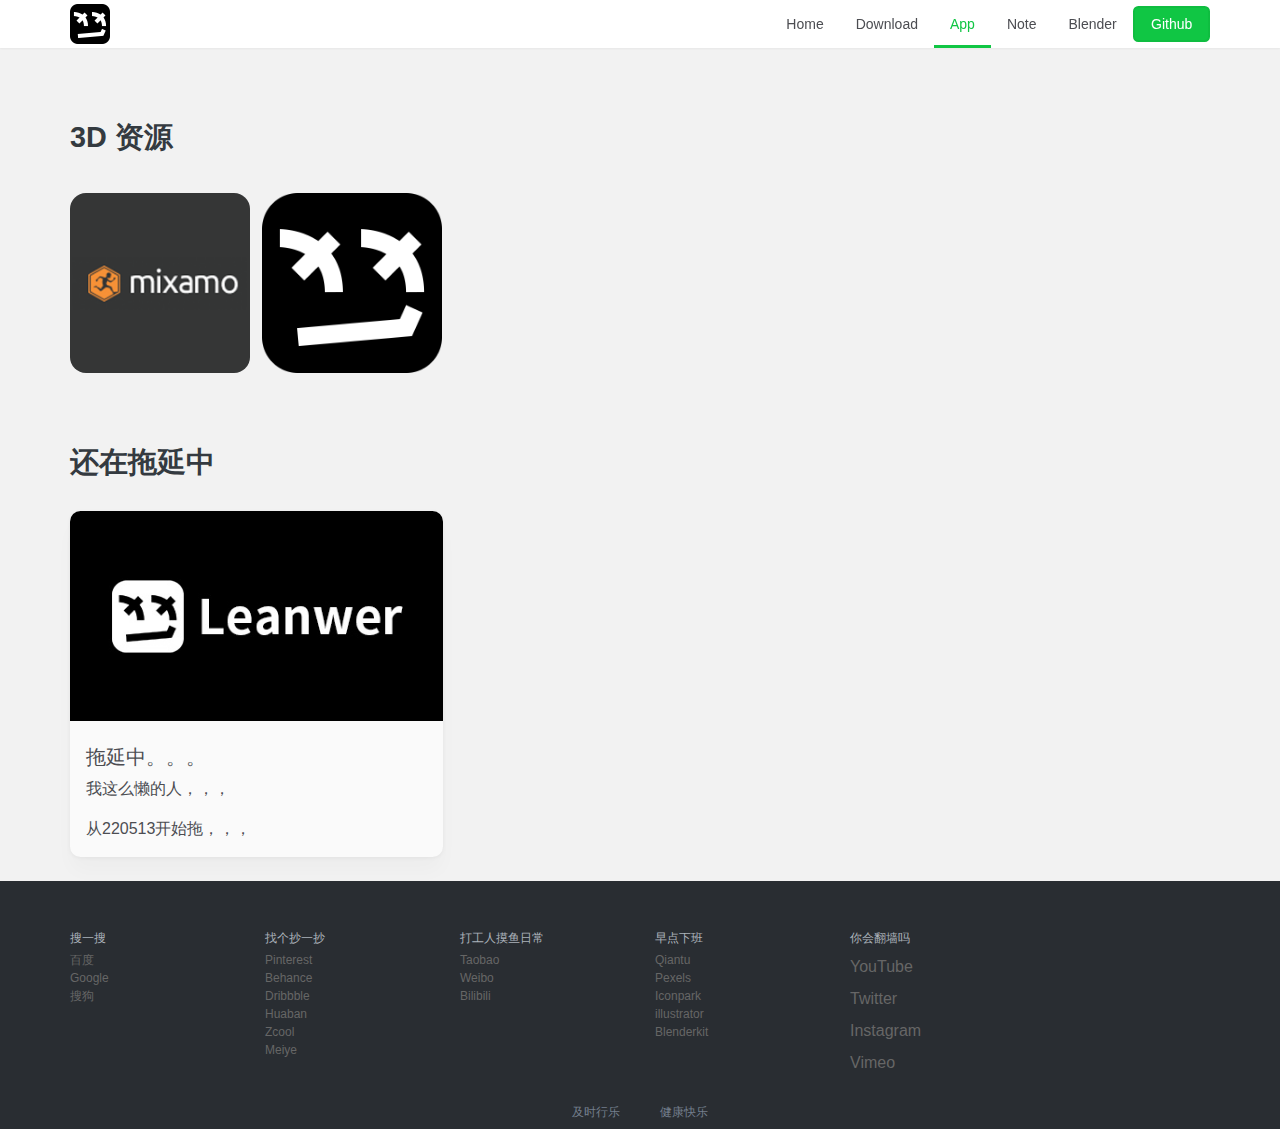
==== commit 511e1cb3: "Update app.html" ====
--- a/app.html
+++ b/app.html
@@ -90,7 +90,7 @@
 	<div class="container py-4">
 		<!-- 标题 -->	
 		<a class="d-block pt-5 pb-4 text-dark">
-				<h2>占个坑</h2>
+				<h2>3D 资源</h2>
 			</a>
 		
 	<!-- card-6更改数字，可以更改每行显示的数量-->	
@@ -99,9 +99,9 @@
 		<!-- 图片和链接放在这里》〉》〉》 -->
 		<!-- 图片和链接放在这里》〉》〉》 -->
 
-		<div class="you02"><a href="https://macwk.com/" target="_blank"><img src="img/logo400.png" ></a></div>
-
-
+		<div class="you02"><a href="https://www.mixamo.com/" target="_blank"><img src="img/app/mixamo.png" ></a></div>
+
+                <div class="you02"><a href="https://www.mixamo.com/" target="_blank"><img src="img/logo400.png" ></a></div>
 
 		<!--《〈《〈《〈《图片和链接放在这里 -->
 		<!--《〈《〈《〈《图片和链接放在这里 -->
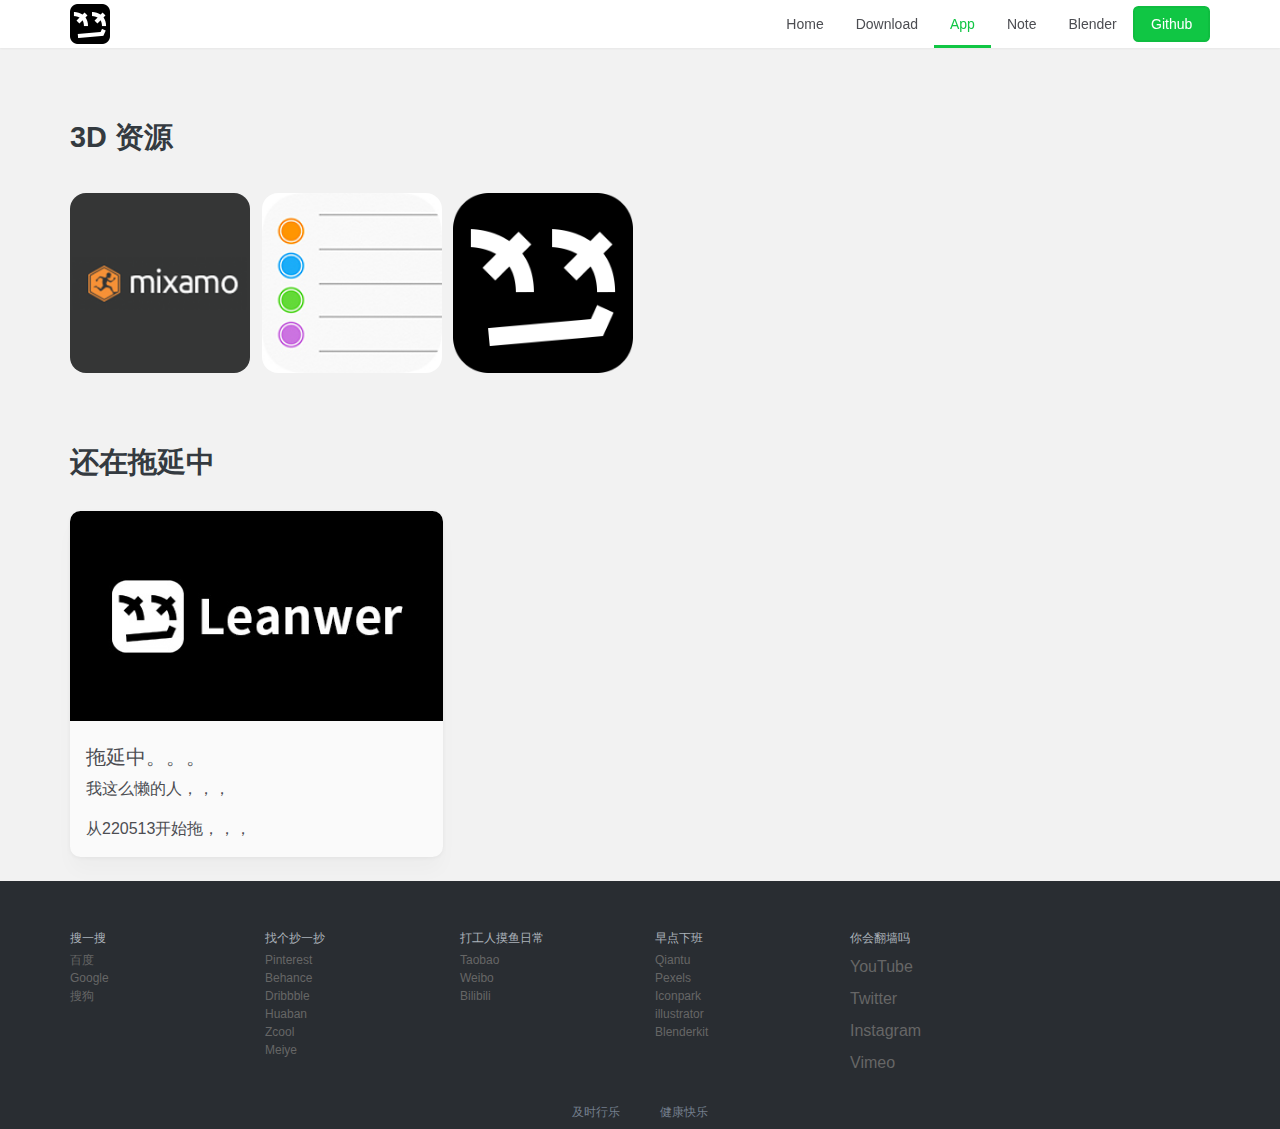
==== commit 768222ec: "Update app.html" ====
--- a/app.html
+++ b/app.html
@@ -100,6 +100,8 @@
 		<!-- 图片和链接放在这里》〉》〉》 -->
 
 		<div class="you02"><a href="https://www.mixamo.com/" target="_blank"><img src="img/app/mixamo.png" ></a></div>
+		<div class="you02"><a href="https://www.icloud.com.cn/reminders/" target="_blank"><img src="img/app/txsx.jpg" ></a></div>
+
 
                 <div class="you02"><a href="https://www.mixamo.com/" target="_blank"><img src="img/logo400.png" ></a></div>
 
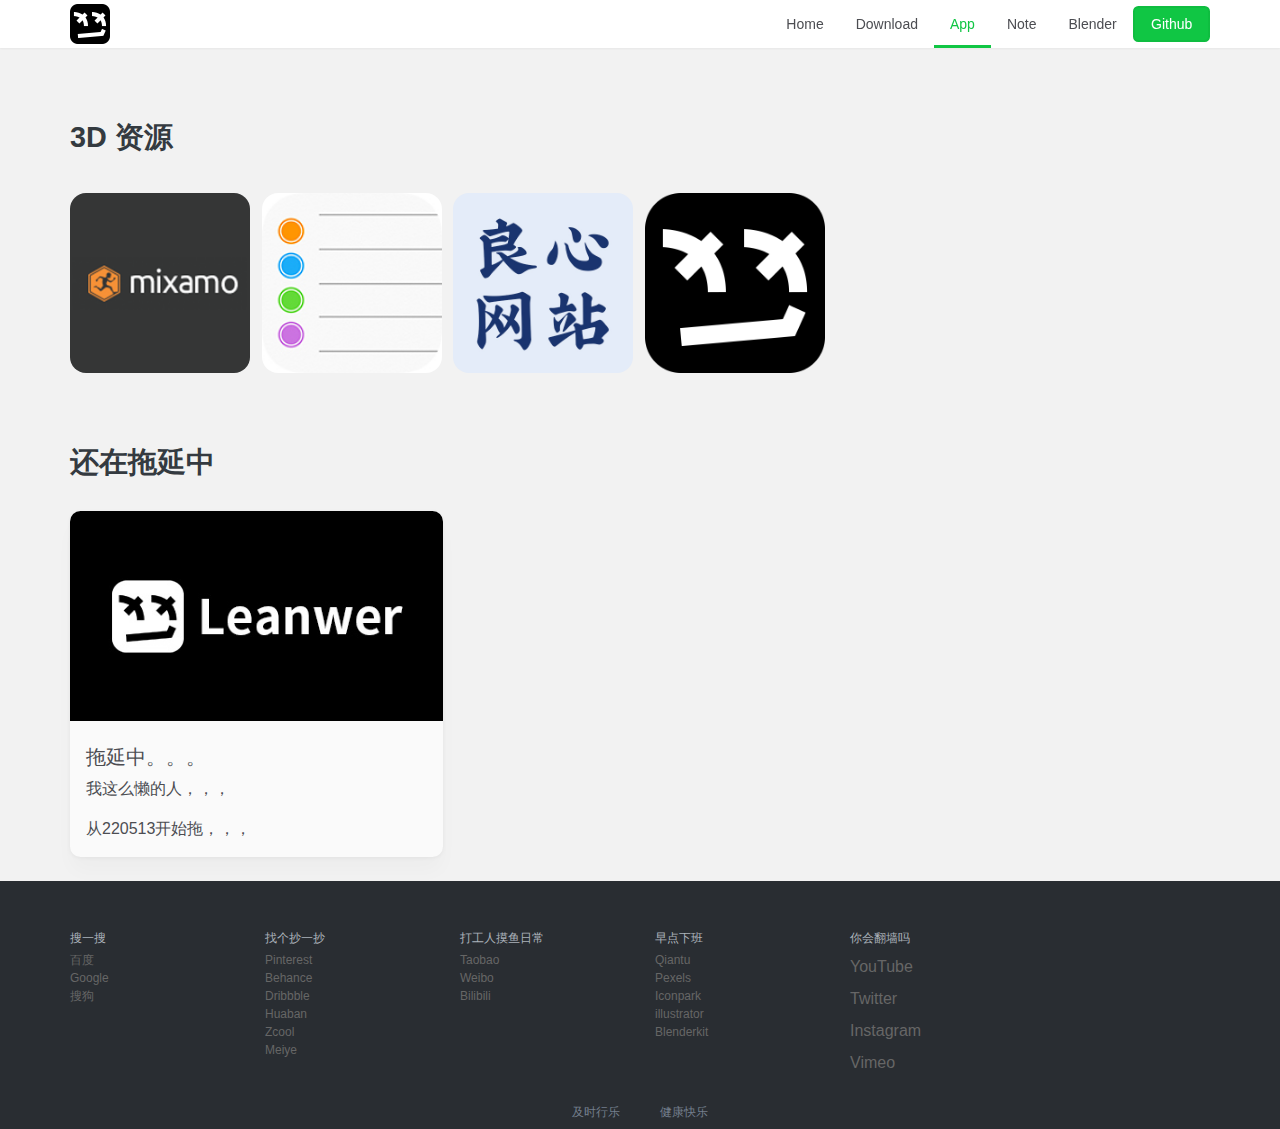
==== commit d3e2b893: "Update app.html" ====
--- a/app.html
+++ b/app.html
@@ -101,6 +101,7 @@
 
 		<div class="you02"><a href="https://www.mixamo.com/" target="_blank"><img src="img/app/mixamo.png" ></a></div>
 		<div class="you02"><a href="https://www.icloud.com.cn/reminders/" target="_blank"><img src="img/app/txsx.jpg" ></a></div>
+		<div class="you02"><a href="https://lkssite.vip/" target="_blank"><img src="img/app/lxwz.jpg" ></a></div>
 
 
                 <div class="you02"><a href="https://www.mixamo.com/" target="_blank"><img src="img/logo400.png" ></a></div>
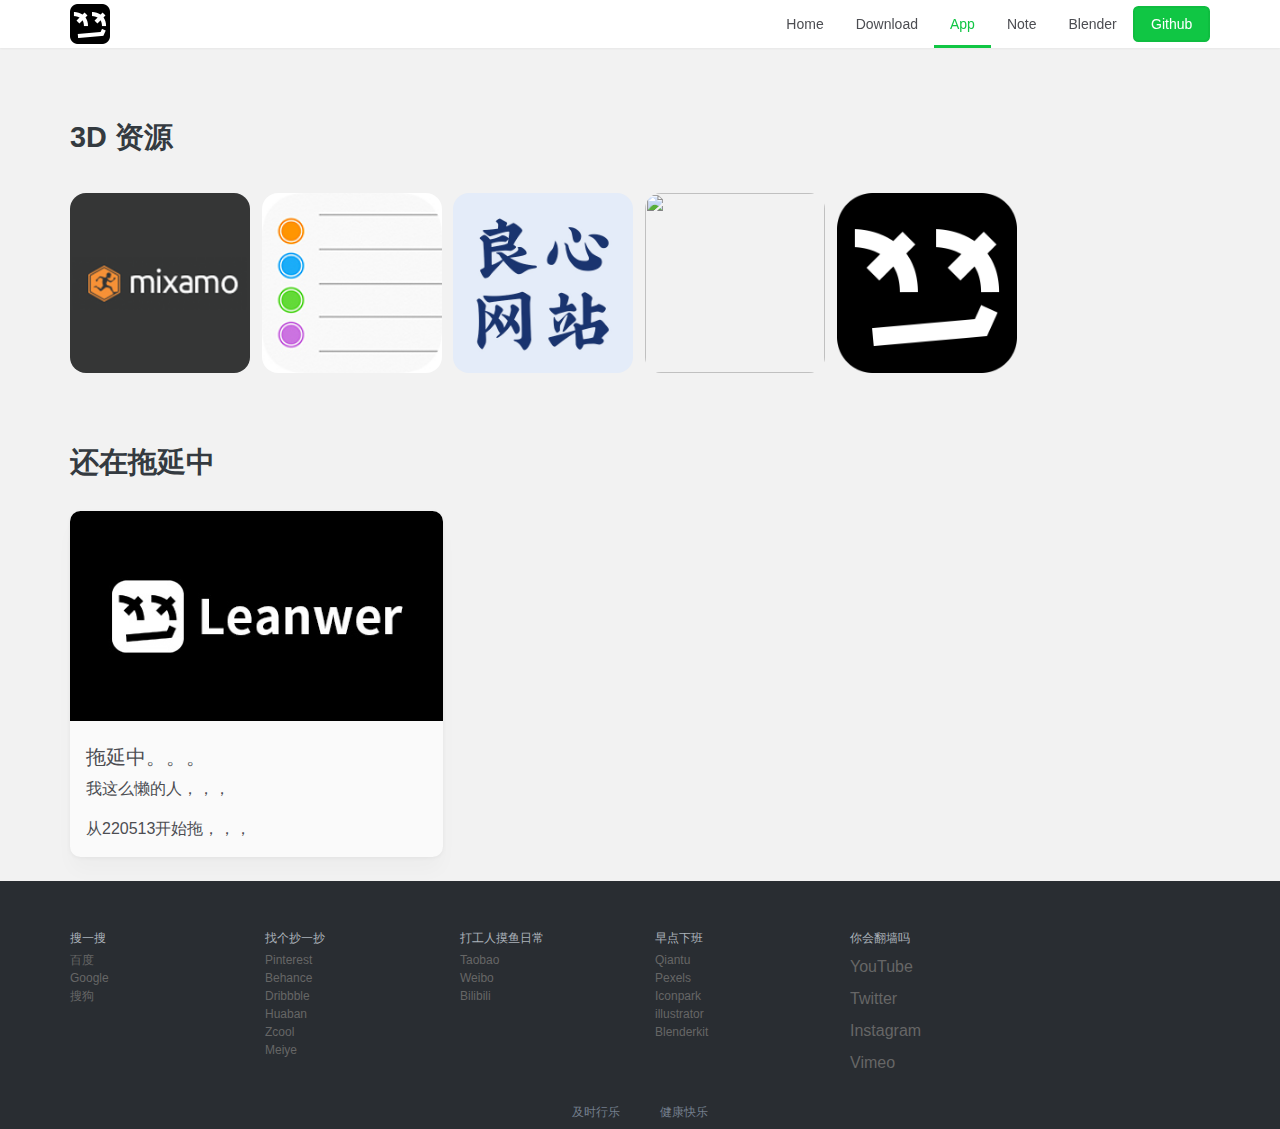
==== commit e6bbf899: "Update app.html" ====
--- a/app.html
+++ b/app.html
@@ -102,6 +102,7 @@
 		<div class="you02"><a href="https://www.mixamo.com/" target="_blank"><img src="img/app/mixamo.png" ></a></div>
 		<div class="you02"><a href="https://www.icloud.com.cn/reminders/" target="_blank"><img src="img/app/txsx.jpg" ></a></div>
 		<div class="you02"><a href="https://lkssite.vip/" target="_blank"><img src="img/app/lxwz.jpg" ></a></div>
+		<div class="you02"><a href="https://www.fontsquirrel.com/" target="_blank"><img src="img/app/fontsq.jpg" ></a></div>
 
 
                 <div class="you02"><a href="https://www.mixamo.com/" target="_blank"><img src="img/logo400.png" ></a></div>
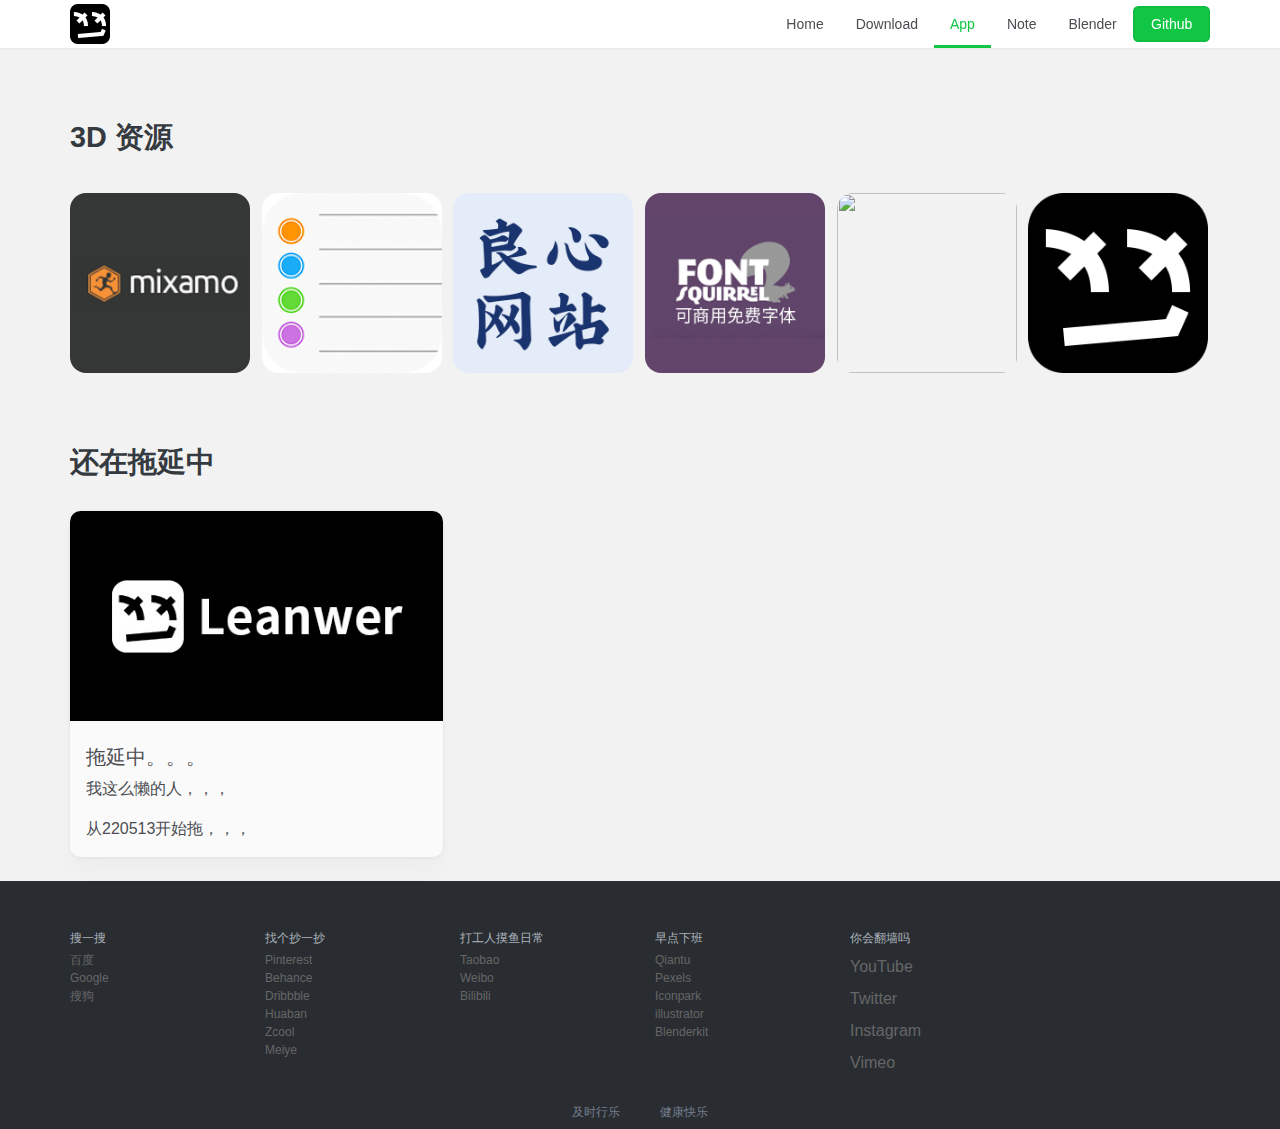
==== commit bb2acd21: "Update app.html" ====
--- a/app.html
+++ b/app.html
@@ -103,6 +103,7 @@
 		<div class="you02"><a href="https://www.icloud.com.cn/reminders/" target="_blank"><img src="img/app/txsx.jpg" ></a></div>
 		<div class="you02"><a href="https://lkssite.vip/" target="_blank"><img src="img/app/lxwz.jpg" ></a></div>
 		<div class="you02"><a href="https://www.fontsquirrel.com/" target="_blank"><img src="img/app/fontsq.jpg" ></a></div>
+		<div class="you02"><a href="https://tinywow.com/" target="_blank"><img src="img/app/tiny.jpg" ></a></div>
 
 
                 <div class="you02"><a href="https://www.mixamo.com/" target="_blank"><img src="img/logo400.png" ></a></div>
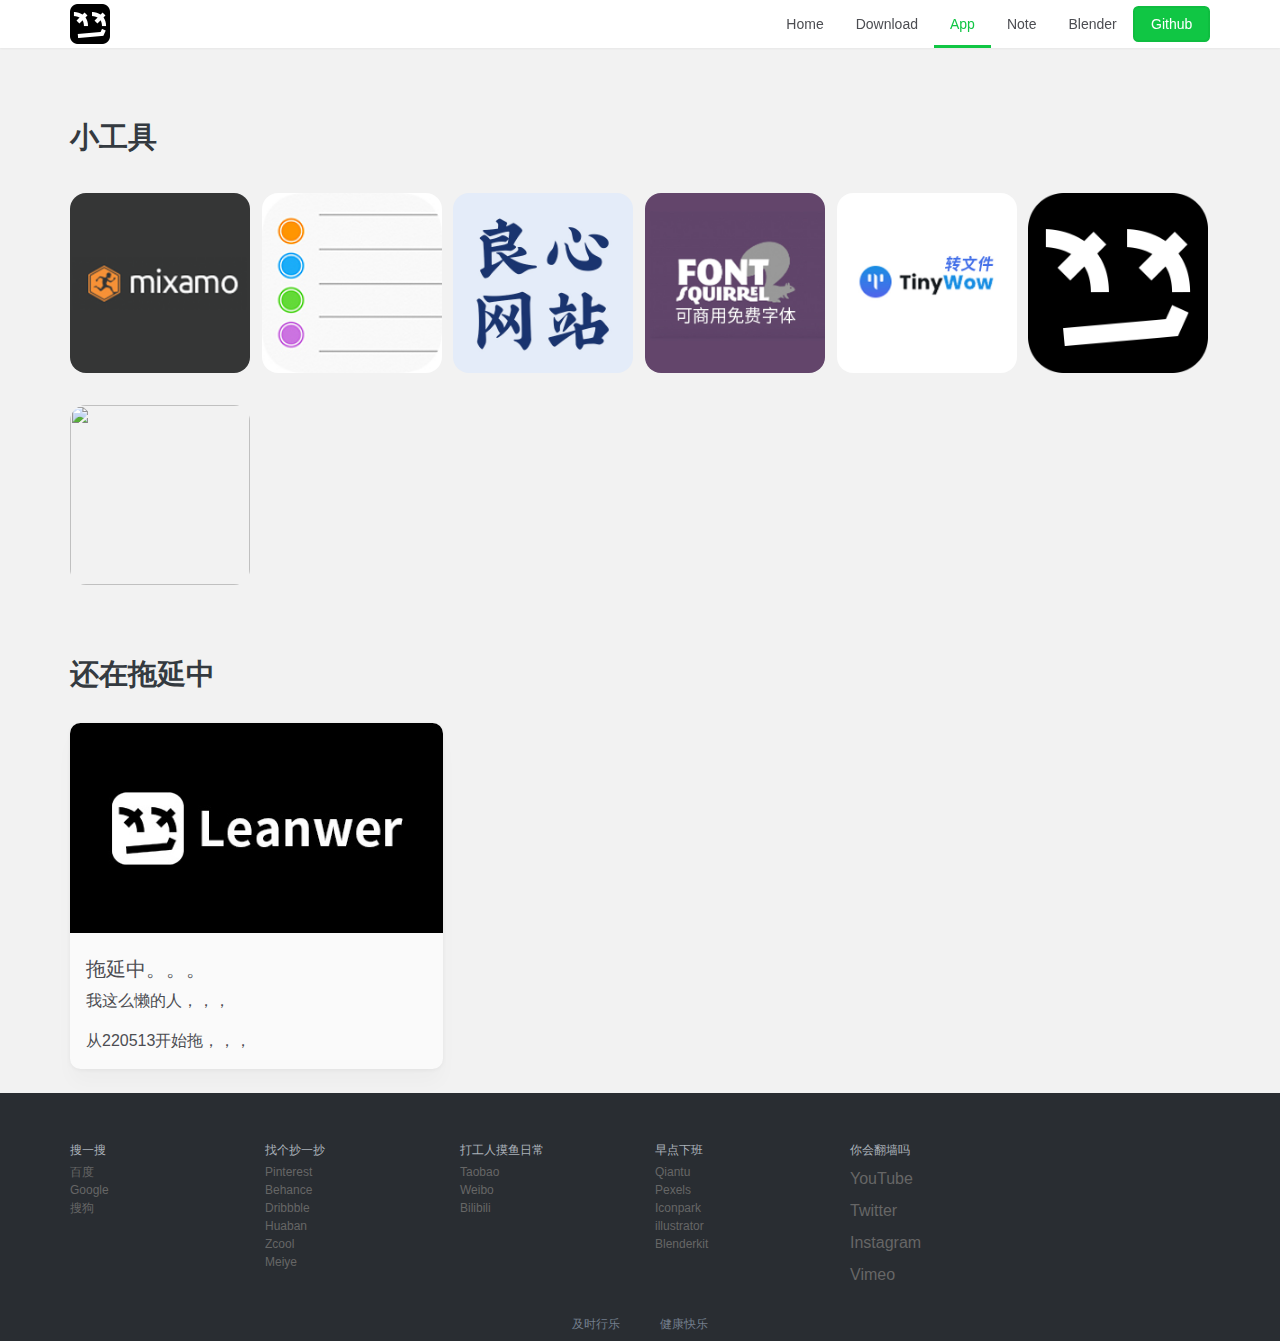
==== commit 9f674c2a: "Update app.html" ====
--- a/app.html
+++ b/app.html
@@ -90,7 +90,7 @@
 	<div class="container py-4">
 		<!-- 标题 -->	
 		<a class="d-block pt-5 pb-4 text-dark">
-				<h2>3D 资源</h2>
+				<h2>小工具</h2>
 			</a>
 		
 	<!-- card-6更改数字，可以更改每行显示的数量-->	
@@ -104,9 +104,9 @@
 		<div class="you02"><a href="https://lkssite.vip/" target="_blank"><img src="img/app/lxwz.jpg" ></a></div>
 		<div class="you02"><a href="https://www.fontsquirrel.com/" target="_blank"><img src="img/app/fontsq.jpg" ></a></div>
 		<div class="you02"><a href="https://tinywow.com/" target="_blank"><img src="img/app/tiny.jpg" ></a></div>
-
-
                 <div class="you02"><a href="https://www.mixamo.com/" target="_blank"><img src="img/logo400.png" ></a></div>
+
+                <div class="you02"><a href="http://www.fhdq.net/" target="_blank"><img src="img/fuhao.jpg" ></a></div>		
 
 		<!--《〈《〈《〈《图片和链接放在这里 -->
 		<!--《〈《〈《〈《图片和链接放在这里 -->
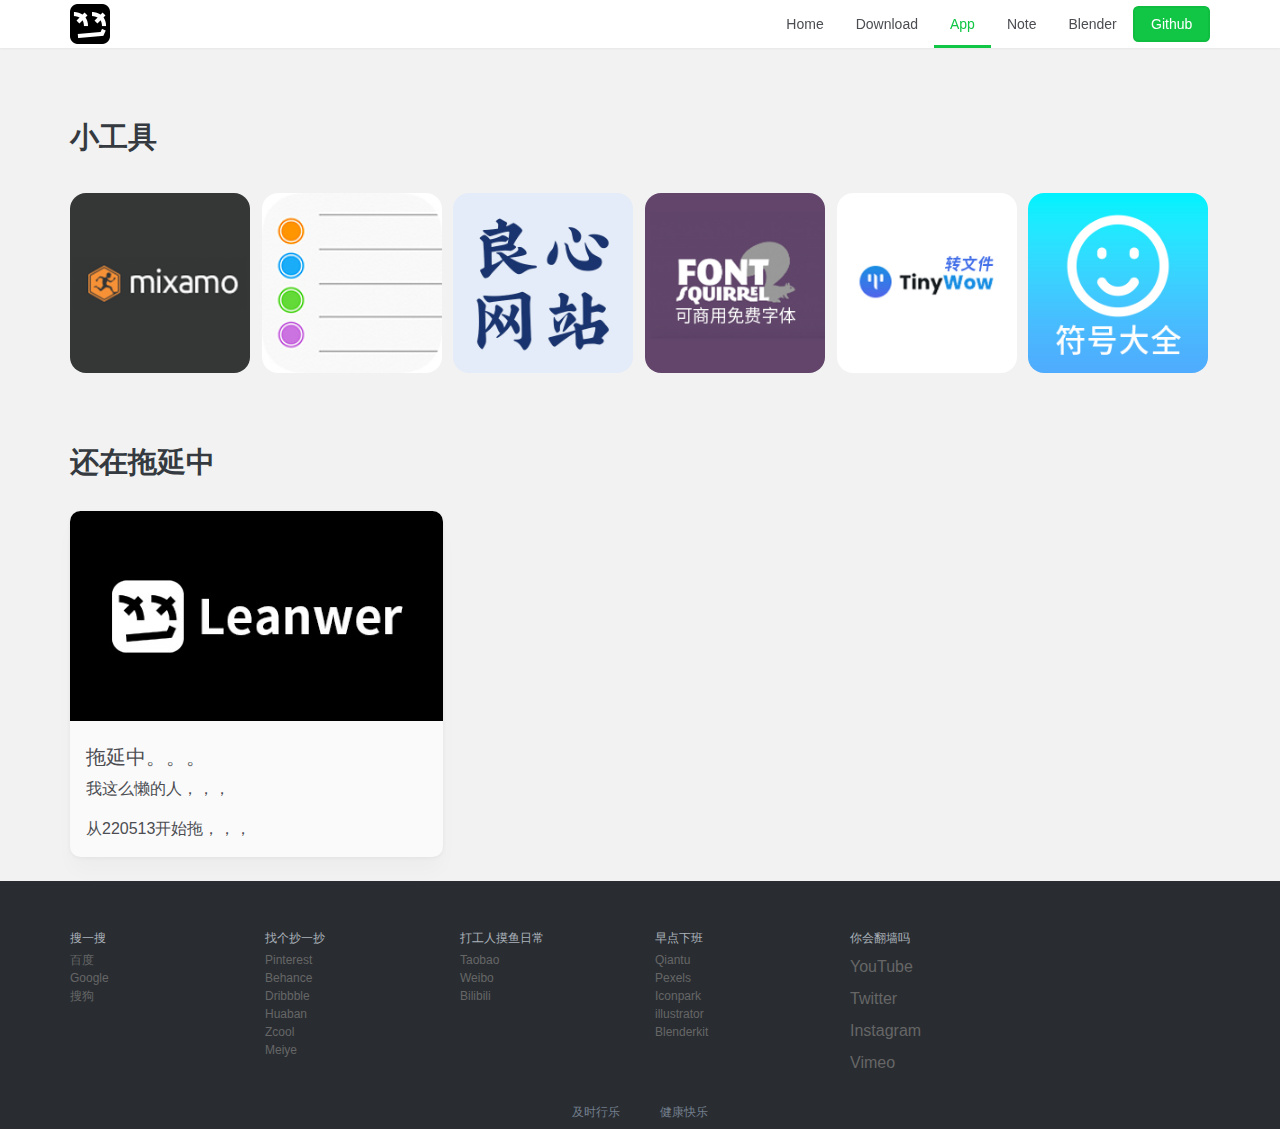
==== commit f5e7e440: "Update app.html" ====
--- a/app.html
+++ b/app.html
@@ -104,9 +104,13 @@
 		<div class="you02"><a href="https://lkssite.vip/" target="_blank"><img src="img/app/lxwz.jpg" ></a></div>
 		<div class="you02"><a href="https://www.fontsquirrel.com/" target="_blank"><img src="img/app/fontsq.jpg" ></a></div>
 		<div class="you02"><a href="https://tinywow.com/" target="_blank"><img src="img/app/tiny.jpg" ></a></div>
-                <div class="you02"><a href="https://www.mixamo.com/" target="_blank"><img src="img/logo400.png" ></a></div>
-
-                <div class="you02"><a href="http://www.fhdq.net/" target="_blank"><img src="img/fuhao.jpg" ></a></div>		
+                <div class="you02"><a href="http://www.fhdq.net/" target="_blank"><img src="img/app/fuhao.jpg" ></a></div>
+
+
+
+
+
+		
 
 		<!--《〈《〈《〈《图片和链接放在这里 -->
 		<!--《〈《〈《〈《图片和链接放在这里 -->
